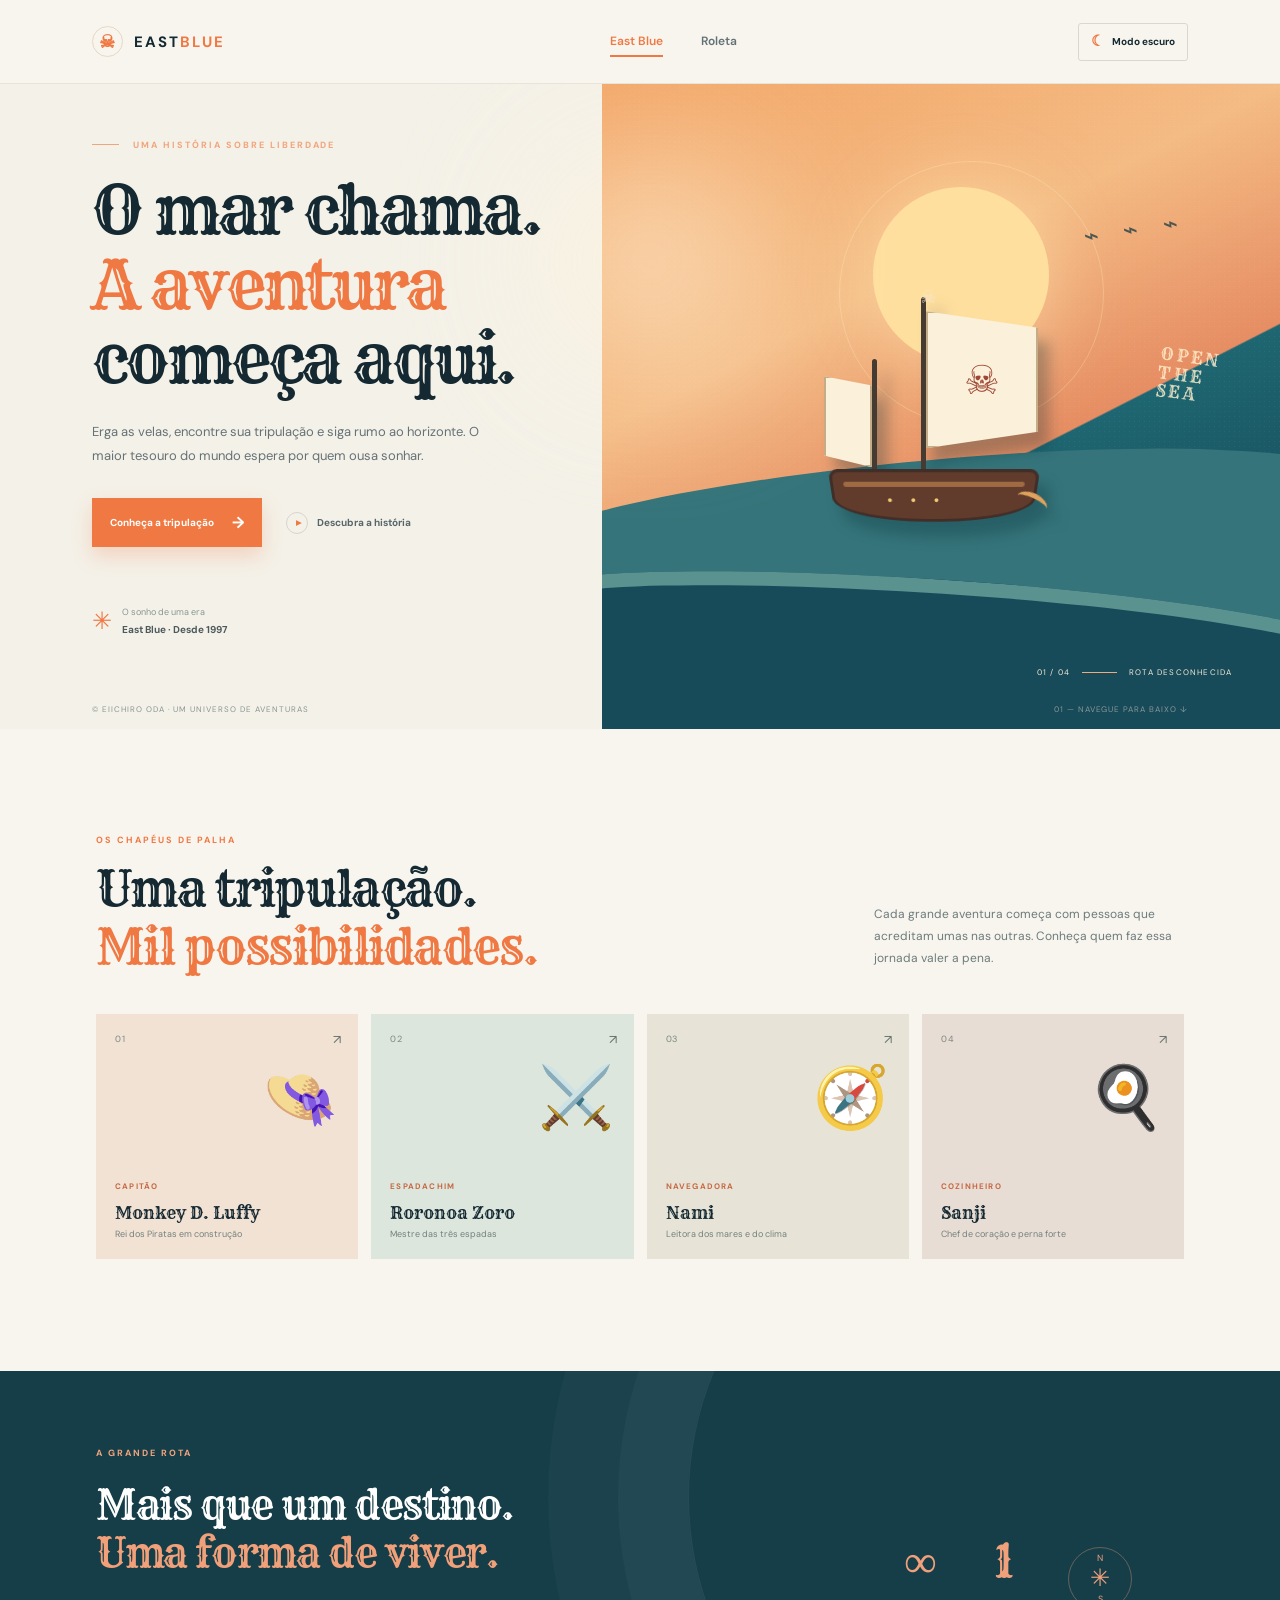
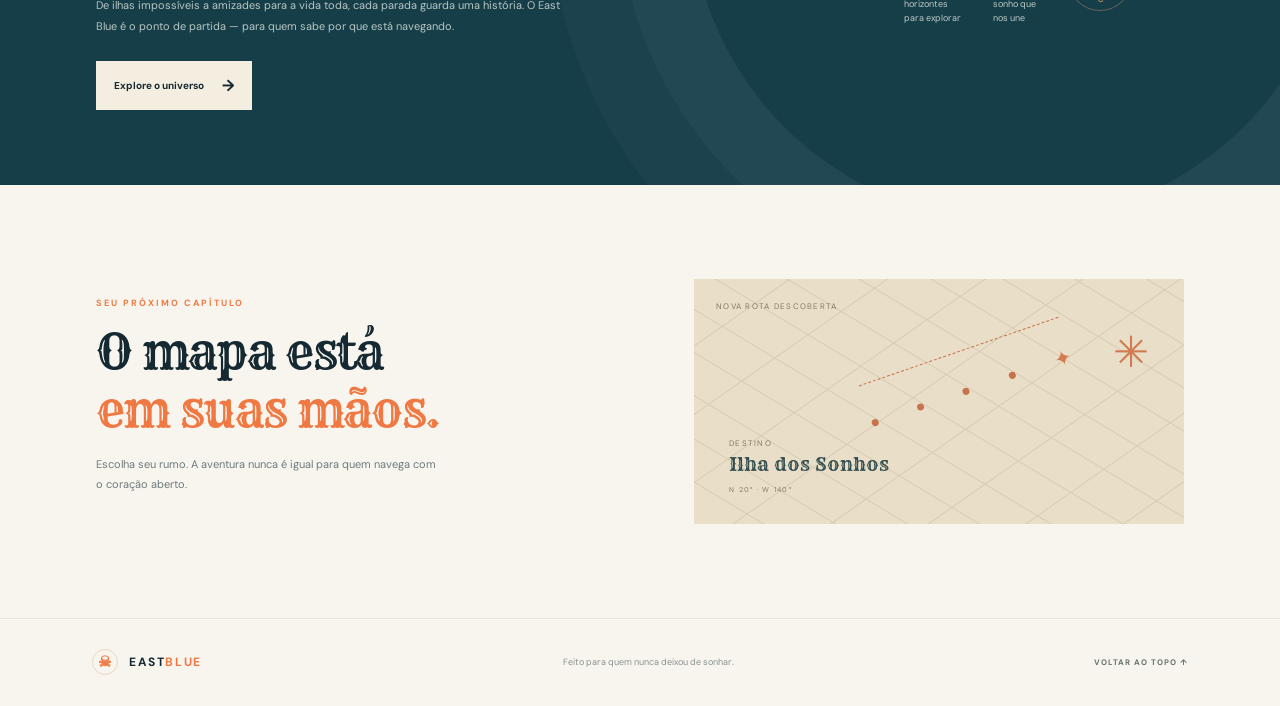
==== index.html @ 3be9c19e "arrumado tudo na pasta inicial" ====
<!doctype html>
<html lang="pt-BR">
<head>
	<meta charset="utf-8">
	<meta name="viewport" content="width=device-width, initial-scale=1">
	<meta name="description" content="Uma jornada pelos mares do universo de One Piece.">
	<title>East Blue — A grande aventura</title>
	<link rel="preconnect" href="https://fonts.googleapis.com">
	<link rel="preconnect" href="https://fonts.gstatic.com" crossorigin>
	<link href="https://fonts.googleapis.com/css2?family=DM+Sans:wght@400;500;600;700&family=Rye&display=swap" rel="stylesheet">
	<link rel="stylesheet" href="shared.css">
	<link rel="stylesheet" href="grandline.css">
</head>
<body>
	<header class="site-header">
		<a class="brand" href="#inicio" aria-label="East Blue, início">
			<span class="brand-mark" aria-hidden="true">☠</span>
			<span>EAST<span class="brand-light">BLUE</span></span>
		</a>
		<nav class="main-nav" aria-label="Navegação principal">
			<a href="index.html" class="nav-active">East Blue</a>
			<a href="roleta.html">Roleta</a>
		</nav>
		<div class="header-actions">
			<button class="theme-toggle" id="theme-toggle" type="button" aria-label="Ativar modo escuro" aria-pressed="false">
				<span class="theme-icon" aria-hidden="true">☾</span><span class="theme-label">Modo escuro</span>
			</button>
		</div>
	</header>

	<main>
		<section class="hero" id="inicio">
			<div class="hero-glow" aria-hidden="true"></div>
			<div class="hero-copy">
				<p class="eyebrow"><span class="eyebrow-line"></span> UMA HISTÓRIA SOBRE LIBERDADE</p>
				<h1>O mar chama.<br><span>A aventura</span><br>começa aqui.</h1>
				<p class="hero-description">Erga as velas, encontre sua tripulação e siga rumo ao horizonte. O maior tesouro do mundo espera por quem ousa sonhar.</p>
				<div class="hero-actions">
					<a class="button button-primary" href="#tripulacao">Conheça a tripulação <span aria-hidden="true">→</span></a>
					<a class="text-link" href="#aventura"><span class="play-icon" aria-hidden="true">▶</span> Descubra a história</a>
				</div>
				<div class="hero-note"><span class="note-star" aria-hidden="true">✳</span><span>O sonho de uma era<br><strong>East Blue · Desde 1997</strong></span></div>
			</div>

			<div class="hero-art" aria-label="Ilustração de um navio pirata navegando ao pôr do sol">
				<div class="sun"></div>
				<div class="sun-halo"></div>
				<div class="birds" aria-hidden="true">⌁　⌁　⌁</div>
				<div class="sea sea-back"></div>
				<div class="sea sea-front"></div>
				<div class="ship-illustration" aria-hidden="true">
					<div class="mast mast-one"><span class="sail sail-main">☠</span></div>
					<div class="mast mast-two"><span class="sail sail-side"></span></div>
					<div class="ship-flag">☠</div>
					<div class="ship-hull"><span class="hull-window">● ● ●</span></div>
					<div class="ship-bow"></div>
				</div>
				<div class="art-caption"><span>01 / 04</span><span class="caption-rule"></span><span>ROTA DESCONHECIDA</span></div>
				<div class="art-stamp">OPEN<br>THE<br>SEA</div>
			</div>

			<div class="hero-bottom"><span>© EIICHIRO ODA · UM UNIVERSO DE AVENTURAS</span><span>01 — NAVEGUE PARA BAIXO ↓</span></div>
		</section>

		<section class="crew-section section-wrap" id="tripulacao">
			<div class="section-heading">
				<div><p class="eyebrow dark-eyebrow">OS CHAPÉUS DE PALHA</p><h2>Uma tripulação.<br><span>Mil possibilidades.</span></h2></div>
				<p class="section-intro">Cada grande aventura começa com pessoas que acreditam umas nas outras. Conheça quem faz essa jornada valer a pena.</p>
			</div>
			<div class="crew-grid">
				<article class="crew-card card-luffy"><div class="card-number">01</div><div class="character-icon">👒</div><div class="card-info"><span>CAPITÃO</span><h3>Monkey D. Luffy</h3><p>Rei dos Piratas em construção</p></div><span class="card-arrow" aria-hidden="true">↗</span></article>
				<article class="crew-card card-zoro"><div class="card-number">02</div><div class="character-icon">⚔️</div><div class="card-info"><span>ESPADACHIM</span><h3>Roronoa Zoro</h3><p>Mestre das três espadas</p></div><span class="card-arrow" aria-hidden="true">↗</span></article>
				<article class="crew-card card-nami"><div class="card-number">03</div><div class="character-icon">🧭</div><div class="card-info"><span>NAVEGADORA</span><h3>Nami</h3><p>Leitora dos mares e do clima</p></div><span class="card-arrow" aria-hidden="true">↗</span></article>
				<article class="crew-card card-sanji"><div class="card-number">04</div><div class="character-icon">🍳</div><div class="card-info"><span>COZINHEIRO</span><h3>Sanji</h3><p>Chef de coração e perna forte</p></div><span class="card-arrow" aria-hidden="true">↗</span></article>
			</div>
		</section>

		<section class="adventure-section" id="aventura">
			<div class="adventure-inner section-wrap">
				<div class="adventure-copy"><p class="eyebrow">A GRANDE ROTA</p><h2>Mais que um destino.<br><span>Uma forma de viver.</span></h2><p>De ilhas impossíveis a amizades para a vida toda, cada parada guarda uma história. O East Blue é o ponto de partida — para quem sabe por que está navegando.</p><a class="button button-light" href="#mapa">Explore o universo <span aria-hidden="true">→</span></a></div>
				<div class="adventure-stats"><div class="stat"><strong>∞</strong><span>horizontes<br>para explorar</span></div><div class="stat"><strong>1</strong><span>sonho que<br>nos une</span></div><div class="compass" aria-hidden="true"><span>N</span><span class="compass-star">✳</span><span>S</span></div></div>
			</div>
		</section>

		<section class="map-section section-wrap" id="mapa">
			<div class="map-copy"><p class="eyebrow dark-eyebrow">SEU PRÓXIMO CAPÍTULO</p><h2>O mapa está<br><span>em suas mãos.</span></h2><p>Escolha seu rumo. A aventura nunca é igual para quem navega com o coração aberto.</p></div>
			<div class="map-card"><div class="map-lines" aria-hidden="true"></div><span class="map-label">NOVA ROTA DESCOBERTA</span><div class="map-compass">✳</div><div class="map-destination"><span>DESTINO</span><strong>Ilha dos Sonhos</strong><span class="map-coordinates">N 20° · W 140°</span></div><div class="map-route" aria-hidden="true"><span></span><span></span><span></span><span></span><span class="route-end">✦</span></div></div>
		</section>
	</main>

	<footer class="site-footer"><a class="brand footer-brand" href="#inicio"><span class="brand-mark" aria-hidden="true">☠</span><span>EAST<span class="brand-light">BLUE</span></span></a><p>Feito para quem nunca deixou de sonhar.</p><a href="#inicio" class="back-top">VOLTAR AO TOPO ↑</a></footer>
	<script>
		const themeToggle = document.querySelector("#theme-toggle");
		const themeIcon = themeToggle.querySelector(".theme-icon");
		const themeLabel = themeToggle.querySelector(".theme-label");

		function setTheme(isDark) {
			document.documentElement.dataset.theme = isDark ? "dark" : "light";
			themeToggle.setAttribute("aria-pressed", String(isDark));
			themeToggle.setAttribute("aria-label", isDark ? "Ativar modo claro" : "Ativar modo escuro");
			themeIcon.textContent = isDark ? "☀" : "☾";
			themeLabel.textContent = isDark ? "Modo claro" : "Modo escuro";
		}

		try {
			setTheme(localStorage.getItem("grand-line-theme") === "dark");
		} catch {
			setTheme(false);
		}

		themeToggle.addEventListener("click", () => {
			const isDark = document.documentElement.dataset.theme !== "dark";
			setTheme(isDark);
			try {
				localStorage.setItem("grand-line-theme", isDark ? "dark" : "light");
			} catch {
				// O tema ainda alterna nesta visita se o armazenamento estiver indisponível.
			}
		});
	</script>
</body>
</html>
---- shared.css ----
/* ===== SHARED HEADER & NAVIGATION ===== */
@import url('https://fonts.googleapis.com/css2?family=DM+Sans:wght@400;500;600;700;800&family=Rye&display=swap');

* { box-sizing: border-box; }
html { scroll-behavior: smooth; }
a { color: inherit; text-decoration: none; }

.site-header {
	height: 84px;
	padding: 0 7.2%;
	display: flex;
	align-items: center;
	justify-content: space-between;
	position: relative;
	z-index: 10;
	border-bottom: 1px solid #e8e4da;
}
.brand {
	display: inline-flex;
	align-items: center;
	gap: 11px;
	font-size: 15px;
	font-weight: 700;
	letter-spacing: .13em;
}
.brand-mark {
	width: 31px;
	height: 31px;
	display: grid;
	place-items: center;
	color: #f07943;
	border: 1px solid #e9d7c6;
	border-radius: 50%;
	font-size: 18px;
}
.brand-light { color: #f07943; }
.main-nav {
	display: flex;
	gap: 38px;
	margin-left: 45px;
	color: #627173;
	font-size: 12px;
	font-weight: 600;
}
.main-nav a {
	padding: 6px 0;
	border-bottom: 2px solid transparent;
	transition: color .2s ease, border-color .2s ease;
}
.main-nav a:hover { color: #f07943; }
.main-nav a.nav-active {
	color: #f07943;
	border-bottom-color: #f07943;
}
.header-actions {
	display: flex;
	align-items: center;
	gap: 12px;
}
.theme-toggle {
	min-height: 38px;
	display: inline-flex;
	align-items: center;
	justify-content: center;
	gap: 8px;
	padding: 0 12px;
	border: 1px solid #d9d8cd;
	border-radius: 3px;
	color: inherit;
	background: transparent;
	cursor: pointer;
	font: inherit;
	font-size: 10px;
	font-weight: 700;
	transition: border-color .2s ease, color .2s ease, background .2s ease;
}
.theme-toggle:hover { border-color: #f07943; color: #f07943; }
.theme-toggle:focus-visible { outline: 2px solid #f07943; outline-offset: 3px; }
.theme-icon { color: #f07943; font-size: 15px; line-height: 1; }

/* ===== RESPONSIVE HEADER ===== */
@media (max-width: 640px) {
	.site-header { height: 68px; padding: 0 5%; }
	.main-nav { gap: 18px; margin-left: 15px; font-size: 11px; }
	.theme-toggle { min-height: 35px; }
}
---- grandline.css ----
/* ===== GRAND LINE PAGE STYLES ===== */
:root {
	--ink: #152932;
	--muted: #6d7b7c;
	--cream: #f7f5ee;
	--orange: #f07943;
	--navy: #103c4b;
}

body { margin: 0; background: var(--cream); color: var(--ink); font-family: "DM Sans", sans-serif; }
.site-header { background: var(--cream); }
.text-link, .header-cta, .back-top { transition: color .2s ease; }
.text-link:hover, .back-top:hover { color: var(--orange); }
.hero { min-height: 645px; position: relative; overflow: hidden; display: grid; grid-template-columns: 47% 53%; background: #f4f1e8; }
.hero-copy { z-index: 1; align-self: center; padding: 38px 0 70px 15.3%; }
.eyebrow { margin: 0 0 22px; color: #f2a47d; font-size: 9px; font-weight: 700; letter-spacing: .22em; }
.eyebrow-line { display: inline-block; width: 27px; height: 1px; margin: 0 10px 3px 0; background: currentColor; }
h1, h2, h3, p { margin-top: 0; }
h1, h2 { font-family: "Rye", Georgia, serif; font-weight: 400; }
h1 { margin-bottom: 23px; font-size: clamp(43px, 5.2vw, 70px); line-height: 1.12; letter-spacing: -.045em; }
h1 span, h2 span { color: var(--orange); }
.hero-description { max-width: 400px; color: #657276; font-size: 13px; line-height: 1.9; }
.hero-actions { display: flex; align-items: center; gap: 24px; margin-top: 29px; }
.button { display: inline-flex; align-items: center; gap: 18px; padding: 14px 18px; font-size: 10px; font-weight: 700; transition: transform .2s ease, background .2s ease; }
.button:hover { transform: translateY(-2px); }
.button-primary { color: white; background: var(--orange); box-shadow: 0 9px 20px #eb805044; }
.button-primary:hover { background: #dd6330; }
.button-primary span, .button-light span { font-size: 16px; }
.text-link { display: inline-flex; align-items: center; gap: 9px; color: #56666a; font-size: 10px; font-weight: 700; }
.play-icon { width: 22px; height: 22px; display: grid; place-items: center; padding-left: 2px; border: 1px solid #d7d6cc; border-radius: 50%; color: var(--orange); font-size: 7px; }
.hero-note { display: flex; align-items: center; gap: 10px; margin-top: 54px; color: #8a9693; font-size: 9px; line-height: 1.7; }
.hero-note strong { color: #4c5a5c; font-size: 10px; }
.note-star { color: var(--orange); font-size: 24px; }
.hero-art { min-height: 645px; overflow: hidden; position: relative; background: linear-gradient(153deg, #f2a566 0%, #f4bb84 35%, #e68d63 59%, #1e6671 59.2%, #123b4a 100%); }
.hero-art::before { content: ""; position: absolute; inset: 0; opacity: .15; background-image: radial-gradient(#fff 0.6px, transparent .6px); background-size: 5px 5px; mix-blend-mode: soft-light; }
.hero-glow { position: absolute; z-index: 1; left: 43%; top: 12%; width: 200px; height: 200px; border-radius: 50%; background: #fff4db; filter: blur(80px); opacity: .75; }
.sun { position: absolute; top: 16%; left: 40%; width: 176px; height: 176px; border-radius: 50%; background: #ffdf9e; box-shadow: 0 0 80px #ffe5b1a6; }
.sun-halo { position: absolute; top: 12%; left: 35%; width: 265px; height: 265px; border: 1px solid #fff0c247; border-radius: 50%; }
.birds { position: absolute; top: 20%; right: 15%; color: #4d5653; font-size: 25px; transform: rotate(-8deg); }
.sea { position: absolute; left: -10%; width: 125%; border-radius: 50% 50% 0 0 / 20% 25% 0 0; }
.sea-back { height: 40%; bottom: 2%; background: #34747a; transform: rotate(-5deg); }
.sea-front { height: 30%; bottom: -7%; background: #174b5a; transform: rotate(4deg); box-shadow: inset 0 14px 0 #5a9290; }
.ship-illustration { position: absolute; z-index: 1; bottom: 26%; left: 49%; width: 240px; height: 280px; transform: translateX(-50%); filter: drop-shadow(11px 15px 7px #092e384a); }
.mast { position: absolute; bottom: 54px; width: 5px; background: #453b32; border-radius: 3px; }
.mast-one { left: 107px; height: 210px; }
.mast-two { left: 58px; height: 148px; }
.sail { position: absolute; display: grid; place-items: center; background: #fbf1db; border: 2px solid #c4ac86; box-shadow: 4px 6px 0 #213f4533; }
.sail-main { top: 14px; left: 5px; width: 112px; height: 137px; clip-path: polygon(0 0, 100% 12%, 100% 88%, 0 100%); color: #9f4634; font-size: 40px; }
.sail-side { top: 17px; right: 5px; width: 48px; height: 91px; clip-path: polygon(0 0, 100% 10%, 100% 100%, 0 87%); }
.ship-flag { position: absolute; top: 4px; left: 106px; color: #f4e5c9; font-size: 18px; }
.ship-hull { position: absolute; bottom: 38px; left: 18px; width: 204px; height: 53px; background: #613c2c; border: 3px solid #422e28; border-radius: 9px 9px 47% 47%; transform: perspective(80px) rotateX(-7deg); }
.ship-hull::after { content: ""; position: absolute; left: 10px; right: 10px; top: 9px; height: 5px; background: #a06a42; border-radius: 5px; }
.hull-window { position: absolute; z-index: 1; top: 21px; left: 52px; color: #f0c977; font-size: 9px; letter-spacing: 8px; }
.ship-bow { position: absolute; right: 6px; bottom: 50px; width: 32px; height: 18px; border-top: 5px solid #e0a35d; border-radius: 50%; transform: rotate(25deg); }
.art-caption { position: absolute; z-index: 1; right: 7%; bottom: 8%; display: flex; align-items: center; gap: 12px; color: #f5e7d5; font-size: 8px; letter-spacing: .15em; }
.caption-rule { width: 35px; height: 1px; background: #efab7d; }
.art-stamp { position: absolute; top: 41%; right: 9%; color: #ffefcc; font-family: "Rye", Georgia, serif; font-size: 17px; line-height: 1.1; letter-spacing: .15em; transform: rotate(8deg); opacity: .82; }
.hero-bottom { position: absolute; bottom: 0; left: 0; right: 0; z-index: 1; display: flex; justify-content: space-between; padding: 15px 7.2%; color: #8a9693; font-size: 8px; letter-spacing: .12em; }
.section-wrap { width: min(1100px, 85%); margin: 0 auto; }
.crew-section { padding-top: 105px; padding-bottom: 112px; }
.section-heading { display: flex; justify-content: space-between; align-items: end; margin-bottom: 38px; }
.dark-eyebrow { margin-bottom: 15px; color: var(--orange); }
h2 { margin-bottom: 0; font-size: clamp(34px, 4vw, 48px); line-height: 1.2; letter-spacing: -.035em; }
.section-intro { max-width: 310px; margin-bottom: 7px; color: var(--muted); font-size: 12px; line-height: 1.8; }
.crew-grid { display: grid; grid-template-columns: repeat(4, 1fr); gap: 13px; }
.crew-card { min-height: 245px; padding: 19px; position: relative; overflow: hidden; display: flex; flex-direction: column; justify-content: space-between; background: #ede9dc; transition: transform .25s ease; }
.crew-card:hover { transform: translateY(-5px); }
.card-luffy { background: #f1e2d4; }.card-zoro { background: #dce6dd; }.card-nami { background: #e7e4d7; }.card-sanji { background: #e8ddd4; }
.card-number { color: #7c8781; font-size: 9px; letter-spacing: .1em; }
.character-icon { position: absolute; top: 43px; right: 20px; font-size: 61px; filter: saturate(.8); }
.card-info { z-index: 1; }
.card-info > span { color: #c76843; font-size: 8px; font-weight: 700; letter-spacing: .15em; }
.card-info h3 { margin: 8px 0 5px; font-family: "Rye", Georgia, serif; font-size: 17px; font-weight: 400; }
.card-info p { margin: 0; color: #75817d; font-size: 9px; }
.card-arrow { position: absolute; top: 17px; right: 17px; color: #65736d; font-size: 13px; }
.adventure-section { overflow: hidden; position: relative; color: white; background: #163e49; }
.adventure-section::before { content: ""; position: absolute; top: -200px; right: -60px; width: 650px; height: 650px; border: 1px solid #ffffff12; border-radius: 50%; box-shadow: 0 0 0 70px #ffffff08, 0 0 0 140px #ffffff05; }
.adventure-inner { min-height: 390px; padding-top: 76px; padding-bottom: 75px; position: relative; display: flex; justify-content: space-between; align-items: center; }
.adventure-copy { max-width: 530px; }
.adventure-copy h2 { margin-bottom: 18px; font-size: 40px; }
.adventure-copy h2 span { color: #f1a079; }
.adventure-copy > p:not(.eyebrow) { max-width: 470px; margin-bottom: 24px; color: #b8c6c2; font-size: 11px; line-height: 1.9; }
.button-light { color: var(--ink); background: #f4eee0; }
.button-light:hover { background: #fff; }
.adventure-stats { min-width: 280px; display: flex; align-items: center; gap: 32px; }
.stat { display: flex; flex-direction: column; gap: 8px; }
.stat strong { color: #f0a17b; font-family: "Rye", Georgia, serif; font-size: 46px; font-weight: 400; }
.stat span { color: #bdcac5; font-size: 9px; line-height: 1.6; }
.compass { width: 64px; height: 64px; display: flex; flex-direction: column; align-items: center; justify-content: center; border: 1px solid #f2a17b5c; border-radius: 50%; color: #f0a17b; font-size: 9px; }
.compass-star { font-size: 24px; line-height: 1.2; }
.map-section { min-height: 430px; padding-top: 94px; padding-bottom: 94px; display: flex; align-items: center; justify-content: space-between; gap: 50px; }
.map-copy { max-width: 345px; }
.map-copy h2 { margin-bottom: 16px; }
.map-copy > p:last-child { color: var(--muted); font-size: 11px; line-height: 1.8; }
.map-card { width: min(490px, 55%); min-height: 245px; padding: 22px; position: relative; overflow: hidden; background: #e9dfc9; }
.map-lines { position: absolute; inset: 0; opacity: .35; background: repeating-linear-gradient(31deg, transparent, transparent 35px, #b7a989 36px, transparent 37px), repeating-linear-gradient(145deg, transparent, transparent 54px, #b7a989 55px, transparent 56px); }
.map-label, .map-destination { position: relative; z-index: 1; display: flex; flex-direction: column; gap: 7px; color: #85785f; font-size: 8px; letter-spacing: .16em; }
.map-compass { position: absolute; top: 45px; right: 35px; color: #d27a51; font-size: 43px; }
.map-destination { position: absolute; left: 35px; bottom: 30px; gap: 4px; }
.map-destination strong { color: #344e50; font-family: "Rye", Georgia, serif; font-size: 19px; font-weight: 400; letter-spacing: 0; }
.map-destination .map-coordinates { margin-top: 5px; font-size: 7px; }
.map-route { position: absolute; top: 70px; left: 35%; width: 43%; height: 80px; display: flex; align-items: center; justify-content: space-between; border-top: 1px dashed #c7734b; transform: rotate(-19deg); }
.map-route span:not(.route-end) { width: 7px; height: 7px; border-radius: 50%; background: #c7734b; }
.map-route .route-end { color: #d27a51; font-size: 21px; }
.site-footer { min-height: 88px; padding: 20px 7.2%; display: flex; align-items: center; justify-content: space-between; border-top: 1px solid #e8e4da; }
.footer-brand { font-size: 12px; }.footer-brand .brand-mark { width: 26px; height: 26px; font-size: 15px; }
.site-footer p { margin: 0; color: #88928e; font-size: 9px; }
.back-top { color: #65736d; font-size: 8px; font-weight: 700; letter-spacing: .12em; }

/* ===== DARK THEME ===== */
html[data-theme="dark"] {
	color-scheme: dark;
	--ink: #f2e9dc;
	--muted: #b7b7b0;
	--cream: #171d21;
	--orange: #f08a58;
	--navy: #103c4b;
}
html[data-theme="dark"] body { background: var(--cream); color: var(--ink); }
html[data-theme="dark"] .site-header,
html[data-theme="dark"] .hero { background: #20282b; }
html[data-theme="dark"] .site-header { border-bottom-color: #354044; }
html[data-theme="dark"] .main-nav,
html[data-theme="dark"] .text-link,
html[data-theme="dark"] .theme-toggle { color: #c3cac5; }
html[data-theme="dark"] .main-nav a.nav-active { color: #f08a58; border-bottom-color: #f08a58; }
html[data-theme="dark"] .theme-toggle { border-color: #495456; }
html[data-theme="dark"] .hero-description,
html[data-theme="dark"] .section-intro,
html[data-theme="dark"] .map-copy > p:last-child { color: #b4bfbb; }
html[data-theme="dark"] .hero-note { color: #a9b4af; }
html[data-theme="dark"] .hero-note strong { color: #e1e4db; }
html[data-theme="dark"] .play-icon { border-color: #697370; }
html[data-theme="dark"] .hero-bottom { color: #e0d2c4; }
html[data-theme="dark"] .crew-section,
html[data-theme="dark"] .map-section { background: #171d21; }
html[data-theme="dark"] .card-luffy { background: #49302d; }
html[data-theme="dark"] .card-zoro { background: #293e39; }
html[data-theme="dark"] .card-nami { background: #413d31; }
html[data-theme="dark"] .card-sanji { background: #44342f; }
html[data-theme="dark"] .card-number,
html[data-theme="dark"] .card-arrow { color: #c5cec6; }
html[data-theme="dark"] .card-info h3 { color: #f5ecdc; }
html[data-theme="dark"] .card-info p { color: #d0d2c8; }
html[data-theme="dark"] .map-card { background: #35332e; }
html[data-theme="dark"] .map-lines { opacity: .24; }
html[data-theme="dark"] .map-label,
html[data-theme="dark"] .map-destination { color: #d1c09f; }
html[data-theme="dark"] .map-destination strong { color: #f3e6ce; }
html[data-theme="dark"] .site-footer { border-color: #354044; }
html[data-theme="dark"] .site-footer p,
html[data-theme="dark"] .back-top { color: #b1bdb7; }
html[data-theme="dark"] .brand-mark { border-color: #5b5147; }

/* ===== RESPONSIVE ===== */
@media (max-width: 900px) {
	.hero { grid-template-columns: 1fr 1fr; }
	.hero-copy { padding-left: 10%; }
	.hero-actions { align-items: flex-start; flex-direction: column; gap: 15px; }
	.hero-note { margin-top: 34px; }
	.section-wrap { width: 90%; }
	.crew-card { min-height: 220px; padding: 14px; }
	.character-icon { top: 48px; right: 11px; font-size: 48px; }
	.adventure-stats { min-width: auto; gap: 20px; }
}
@media (max-width: 640px) {
	.hero { display: flex; flex-direction: column; }
	.hero-copy { padding: 66px 8% 36px; }
	h1 { font-size: clamp(47px, 13vw, 66px); }
	.hero-description { max-width: 360px; }
	.hero-actions { flex-direction: row; align-items: center; flex-wrap: wrap; }
	.hero-note { margin-top: 30px; }
	.hero-art { min-height: 390px; }
	.sun { top: 9%; left: 35%; width: 140px; height: 140px; }
	.sun-halo { top: 5%; left: 27%; width: 220px; height: 220px; }
	.ship-illustration { bottom: 20%; transform: translateX(-50%) scale(.8); }
	.art-stamp { top: 39%; right: 9%; font-size: 13px; }
	.hero-bottom { padding: 12px 5%; font-size: 6px; }
	.section-wrap { width: 86%; }
	.crew-section { padding-top: 73px; padding-bottom: 75px; }
	.section-heading { display: block; }
	.section-intro { margin-top: 20px; }
	.crew-grid { grid-template-columns: repeat(2, 1fr); gap: 10px; }
	.crew-card { min-height: 218px; }
	.adventure-inner { padding-top: 66px; padding-bottom: 65px; display: block; }
	.adventure-copy h2 { font-size: 33px; }
	.adventure-stats { margin-top: 36px; }
	.map-section { min-height: auto; padding-top: 72px; padding-bottom: 72px; align-items: stretch; flex-direction: column; gap: 22px; }
	.map-card { width: 100%; min-height: 220px; }
	.site-footer { padding: 19px 7%; gap: 15px; flex-wrap: wrap; }
	.site-footer p { order: 3; width: 100%; }
}

@media (prefers-reduced-motion: reduce) {
	*, *::before, *::after { scroll-behavior: auto !important; transition-duration: .01ms !important; }
}
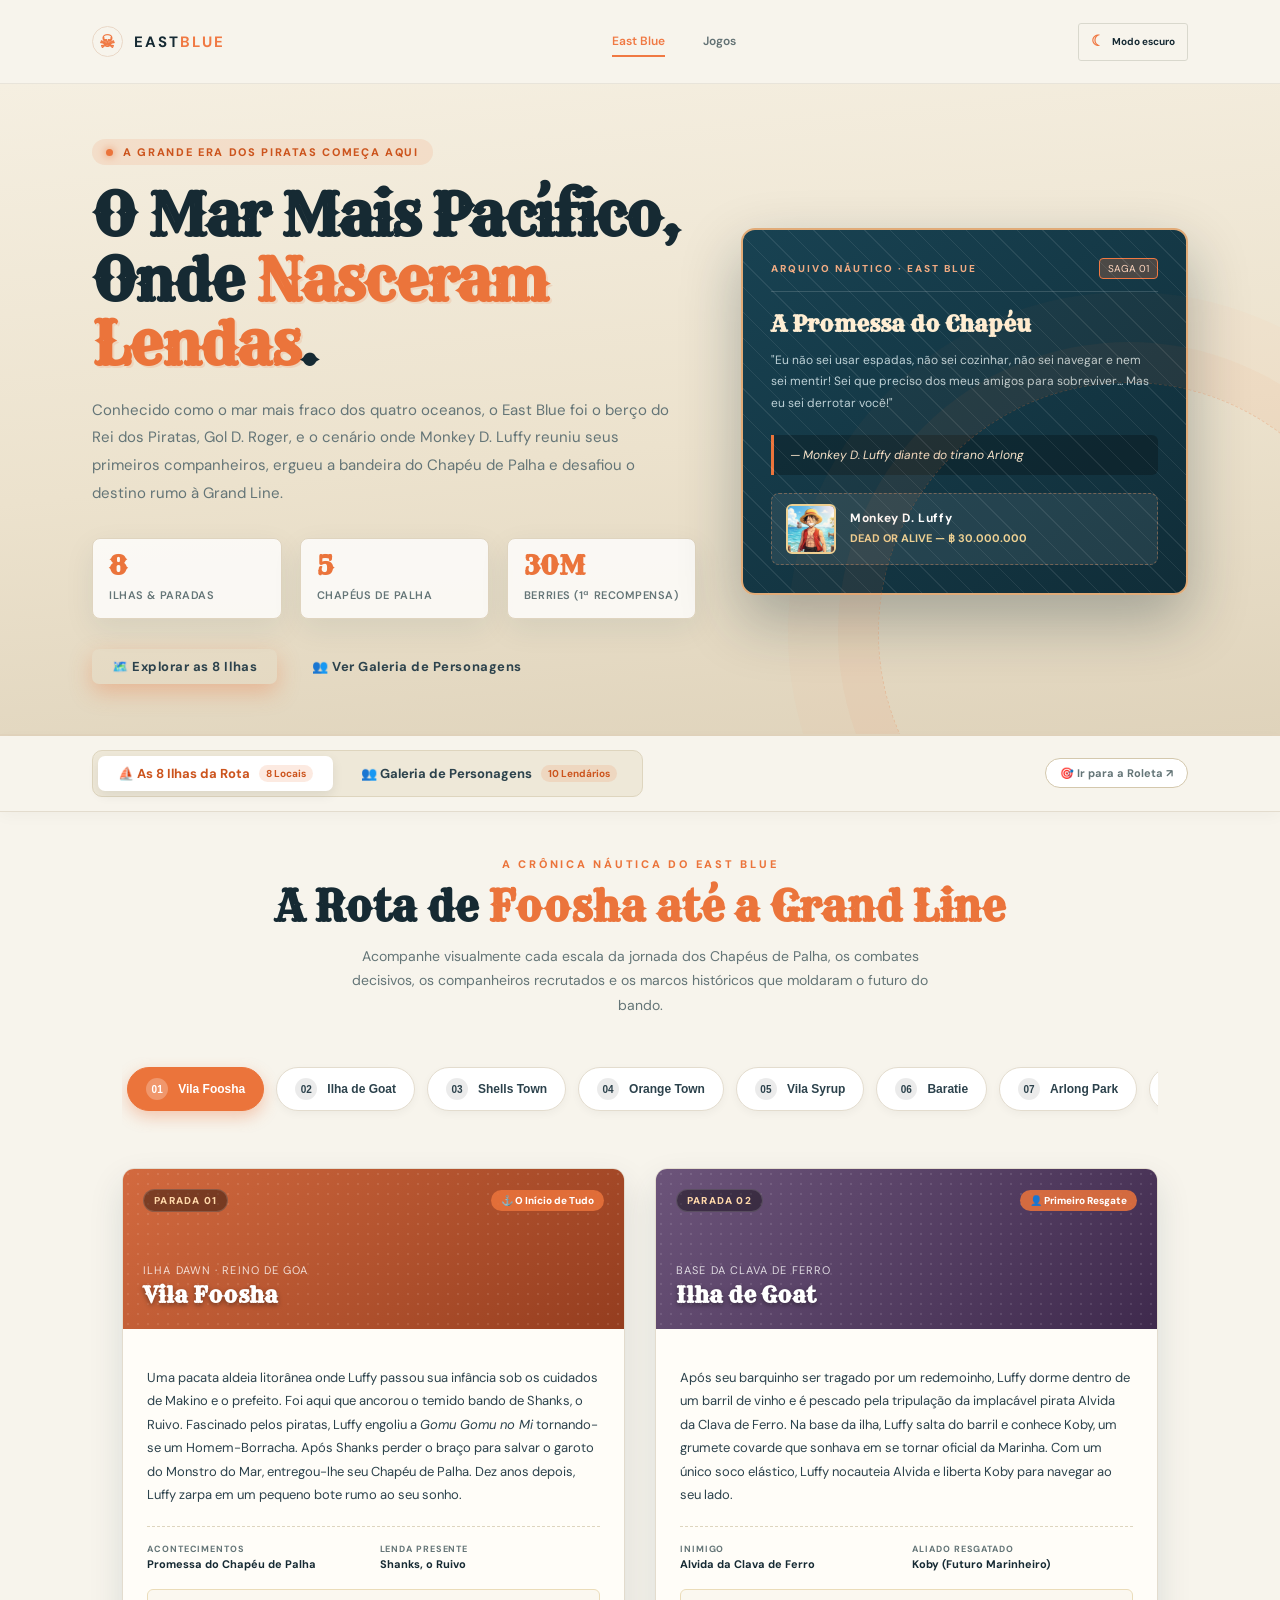
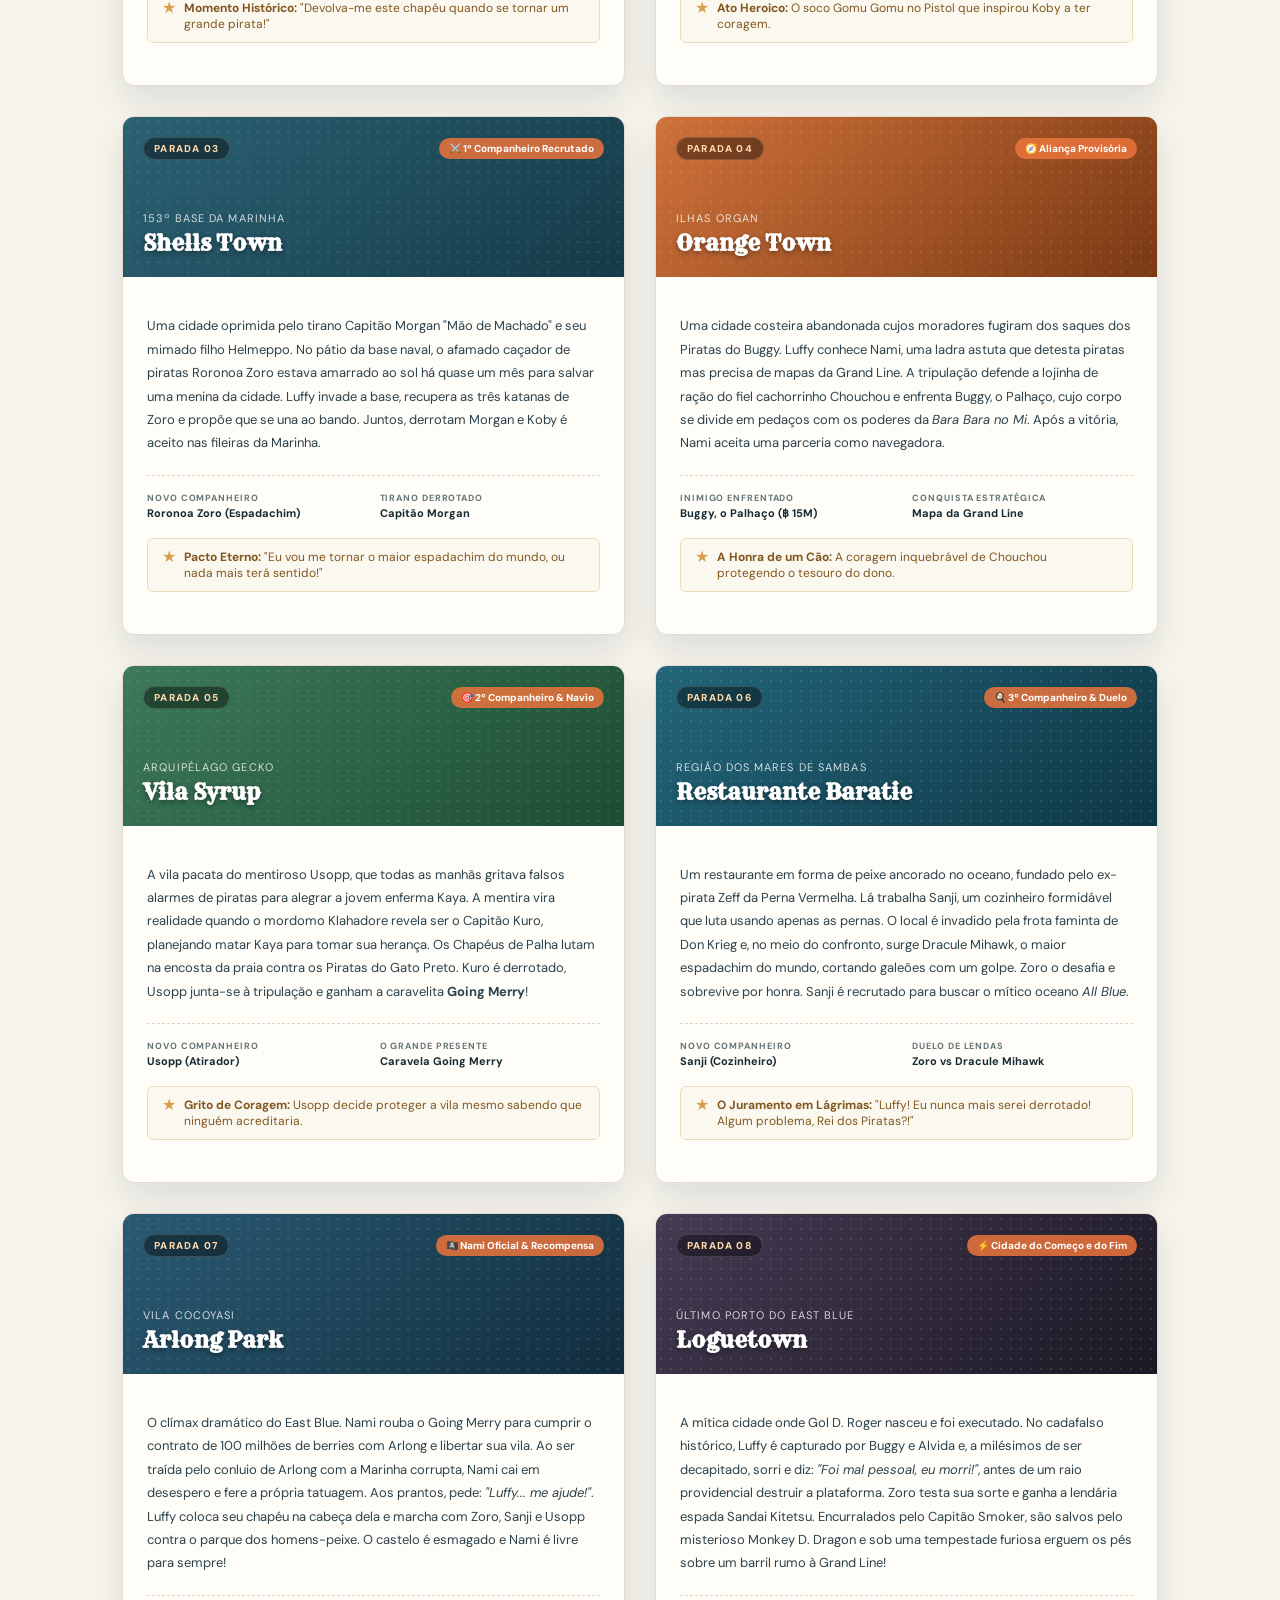
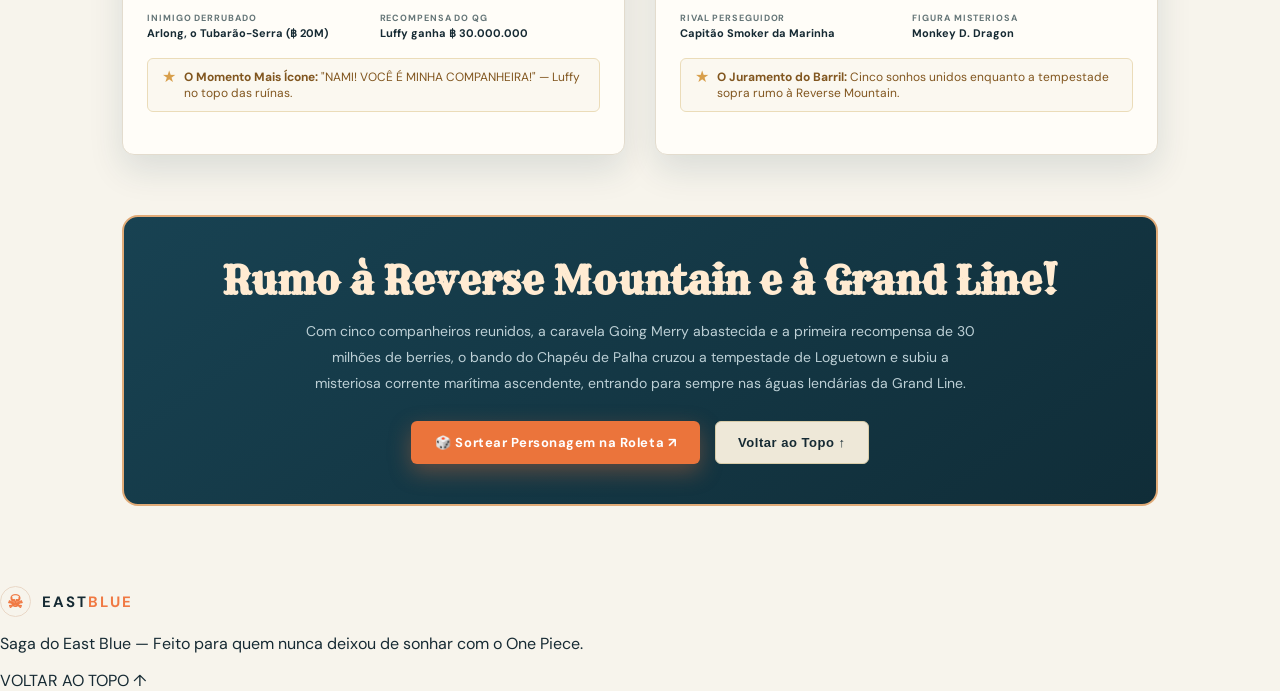
==== commit 2ddb71ae: "JOGUINHOS ADICIONADOS" ====
--- a/index.html
+++ b/index.html
@@ -3,23 +3,26 @@
 <head>
 	<meta charset="utf-8">
 	<meta name="viewport" content="width=device-width, initial-scale=1">
-	<meta name="description" content="Uma jornada pelos mares do universo de One Piece.">
-	<title>East Blue — A grande aventura</title>
+	<meta name="theme-color" content="#f7f4ec">
+	<meta name="description" content="A saga completa do East Blue de One Piece: a rota pelas 8 ilhas da jornada, o recrutamento da tripulação e a galeria com os personagens marcantes.">
+	<title>Saga do East Blue — O Começo da Lenda | One Piece</title>
 	<link rel="preconnect" href="https://fonts.googleapis.com">
 	<link rel="preconnect" href="https://fonts.gstatic.com" crossorigin>
-	<link href="https://fonts.googleapis.com/css2?family=DM+Sans:wght@400;500;600;700&family=Rye&display=swap" rel="stylesheet">
+	<link href="https://fonts.googleapis.com/css2?family=DM+Sans:wght@400;500;600;700;800&family=Rye&display=swap" rel="stylesheet">
 	<link rel="stylesheet" href="shared.css">
-	<link rel="stylesheet" href="grandline.css">
+	<link rel="stylesheet" href="eastblue.css">
+	<script src="eastblue.js" defer></script>
 </head>
 <body>
+	<!-- HEADER COMPARTILHADO -->
 	<header class="site-header">
-		<a class="brand" href="#inicio" aria-label="East Blue, início">
+		<a class="brand" href="index.html" aria-label="East Blue, início">
 			<span class="brand-mark" aria-hidden="true">☠</span>
 			<span>EAST<span class="brand-light">BLUE</span></span>
 		</a>
 		<nav class="main-nav" aria-label="Navegação principal">
 			<a href="index.html" class="nav-active">East Blue</a>
-			<a href="roleta.html">Roleta</a>
+			<a href="jogos.html">Jogos</a>
 		</nav>
 		<div class="header-actions">
 			<button class="theme-toggle" id="theme-toggle" type="button" aria-label="Ativar modo escuro" aria-pressed="false">
@@ -28,95 +31,738 @@
 		</div>
 	</header>
 
-	<main>
-		<section class="hero" id="inicio">
-			<div class="hero-glow" aria-hidden="true"></div>
-			<div class="hero-copy">
-				<p class="eyebrow"><span class="eyebrow-line"></span> UMA HISTÓRIA SOBRE LIBERDADE</p>
-				<h1>O mar chama.<br><span>A aventura</span><br>começa aqui.</h1>
-				<p class="hero-description">Erga as velas, encontre sua tripulação e siga rumo ao horizonte. O maior tesouro do mundo espera por quem ousa sonhar.</p>
+	<!-- HERO SECTION -->
+	<section class="hero-eastblue">
+		<div class="hero-grid">
+			<div class="hero-text-col">
+				<div class="hero-tag">
+					<span class="dot"></span>
+					A Grande Era dos Piratas Começa Aqui
+				</div>
+				<h1>O Mar Mais Pacífico,<br>Onde <span>Nasceram Lendas</span>.</h1>
+				<p class="hero-lead">
+					Conhecido como o mar mais fraco dos quatro oceanos, o East Blue foi o berço do Rei dos Piratas, 
+					Gol D. Roger, e o cenário onde Monkey D. Luffy reuniu seus primeiros companheiros, ergueu a bandeira 
+					do Chapéu de Palha e desafiou o destino rumo à Grand Line.
+				</p>
+				<div class="hero-stats">
+					<div class="stat-box">
+						<strong>8</strong>
+						<span>Ilhas & Paradas</span>
+					</div>
+					<div class="stat-box">
+						<strong>5</strong>
+						<span>Chapéus de Palha</span>
+					</div>
+					<div class="stat-box">
+						<strong>30M</strong>
+						<span>Berries (1ª Recompensa)</span>
+					</div>
+				</div>
 				<div class="hero-actions">
-					<a class="button button-primary" href="#tripulacao">Conheça a tripulação <span aria-hidden="true">→</span></a>
-					<a class="text-link" href="#aventura"><span class="play-icon" aria-hidden="true">▶</span> Descubra a história</a>
+					<button class="btn-primary tab-btn" data-tab="tab-islands">
+						🗺️ Explorar as 8 Ilhas
+					</button>
+					<button class="btn-secondary tab-btn" data-tab="tab-characters">
+						👥 Ver Galeria de Personagens
+					</button>
 				</div>
-				<div class="hero-note"><span class="note-star" aria-hidden="true">✳</span><span>O sonho de uma era<br><strong>East Blue · Desde 1997</strong></span></div>
-			</div>
-
-			<div class="hero-art" aria-label="Ilustração de um navio pirata navegando ao pôr do sol">
-				<div class="sun"></div>
-				<div class="sun-halo"></div>
-				<div class="birds" aria-hidden="true">⌁　⌁　⌁</div>
-				<div class="sea sea-back"></div>
-				<div class="sea sea-front"></div>
-				<div class="ship-illustration" aria-hidden="true">
-					<div class="mast mast-one"><span class="sail sail-main">☠</span></div>
-					<div class="mast mast-two"><span class="sail sail-side"></span></div>
-					<div class="ship-flag">☠</div>
-					<div class="ship-hull"><span class="hull-window">● ● ●</span></div>
-					<div class="ship-bow"></div>
+			</div>
+
+			<!-- HERO ART BANNER -->
+			<div class="hero-art-col">
+				<div class="hero-art-card">
+					<div class="art-card-header">
+						<span class="label">ARQUIVO NÁUTICO · EAST BLUE</span>
+						<span class="badge">SAGA 01</span>
+					</div>
+					<div class="art-card-body">
+						<h3>A Promessa do Chapéu</h3>
+						<p>
+							"Eu não sei usar espadas, não sei cozinhar, não sei navegar e nem sei mentir! 
+							Sei que preciso dos meus amigos para sobreviver... Mas eu sei derrotar você!"
+						</p>
+						<div class="quote-highlight">
+							— Monkey D. Luffy diante do tirano Arlong
+						</div>
+						<div class="hero-wanted-mini">
+							<img src="images/luffy.jpg" alt="Monkey D. Luffy" class="mini-portrait">
+							<div class="mini-info">
+								<strong>Monkey D. Luffy</strong>
+								<span>DEAD OR ALIVE — ฿ 30.000.000</span>
+							</div>
+						</div>
+					</div>
 				</div>
-				<div class="art-caption"><span>01 / 04</span><span class="caption-rule"></span><span>ROTA DESCONHECIDA</span></div>
-				<div class="art-stamp">OPEN<br>THE<br>SEA</div>
-			</div>
-
-			<div class="hero-bottom"><span>© EIICHIRO ODA · UM UNIVERSO DE AVENTURAS</span><span>01 — NAVEGUE PARA BAIXO ↓</span></div>
+			</div>
+		</div>
+	</section>
+
+	<!-- NAVEGAÇÃO ENTRE ABAS DA PÁGINA -->
+	<nav class="section-nav-wrap" aria-label="Navegação do conteúdo da saga">
+		<div class="tabs-container">
+			<div class="tabs-group" role="tablist">
+				<button class="tab-btn is-active" data-tab="tab-islands" role="tab" aria-selected="true">
+					⛵ As 8 Ilhas da Rota
+					<span class="badge-count">8 Locais</span>
+				</button>
+				<button class="tab-btn" data-tab="tab-characters" role="tab" aria-selected="false">
+					👥 Galeria de Personagens
+					<span class="badge-count">10 Lendários</span>
+				</button>
+			</div>
+			<div class="search-filter-mini">
+				<a href="roleta.html" class="filter-pill" style="text-decoration:none; display:inline-flex; align-items:center; gap:5px;">
+					🎯 Ir para a Roleta ↗
+				</a>
+			</div>
+		</div>
+	</nav>
+
+	<main class="container-eastblue">
+		<!-- ============================================== -->
+		<!-- ABA 1: AS 8 ILHAS DA ROTA NÁUTICA              -->
+		<!-- ============================================== -->
+		<section class="tab-pane is-active" id="tab-islands" role="tabpanel">
+			<div class="section-header-epic">
+				<span class="eyebrow">A CRÔNICA NÁUTICA DO EAST BLUE</span>
+				<h2>A Rota de <span>Foosha até a Grand Line</span></h2>
+				<p>
+					Acompanhe visualmente cada escala da jornada dos Chapéus de Palha, os combates decisivos, 
+					os companheiros recrutados e os marcos históricos que moldaram o futuro do bando.
+				</p>
+			</div>
+
+			<!-- TRACKER HORIZONTAL INTERATIVO -->
+			<div class="islands-tracker" aria-label="Linha do tempo das ilhas">
+				<button class="tracker-node active" data-island="ilha-foosha">
+					<span class="num">01</span> Vila Foosha
+				</button>
+				<button class="tracker-node" data-island="ilha-goat">
+					<span class="num">02</span> Ilha de Goat
+				</button>
+				<button class="tracker-node" data-island="ilha-shells">
+					<span class="num">03</span> Shells Town
+				</button>
+				<button class="tracker-node" data-island="ilha-orange">
+					<span class="num">04</span> Orange Town
+				</button>
+				<button class="tracker-node" data-island="ilha-syrup">
+					<span class="num">05</span> Vila Syrup
+				</button>
+				<button class="tracker-node" data-island="ilha-baratie">
+					<span class="num">06</span> Baratie
+				</button>
+				<button class="tracker-node" data-island="ilha-conomi">
+					<span class="num">07</span> Arlong Park
+				</button>
+				<button class="tracker-node" data-island="ilha-loguetown">
+					<span class="num">08</span> Loguetown
+				</button>
+			</div>
+
+			<!-- GRID DOS CARDS DETALHADOS DAS ILHAS -->
+			<div class="islands-grid">
+				<!-- ILHA 01: VILA FOOSHA -->
+				<article class="island-card" id="ilha-foosha">
+					<div class="island-card-top dawn">
+						<div class="island-badges">
+							<span class="badge-route">PARADA 01</span>
+							<span class="badge-recruitment">⚓ O Início de Tudo</span>
+						</div>
+						<div class="island-card-title">
+							<span class="island-subtitle">Ilha Dawn · Reino de Goa</span>
+							<h3>Vila Foosha</h3>
+						</div>
+					</div>
+					<div class="island-card-body">
+						<p class="island-desc">
+							Uma pacata aldeia litorânea onde Luffy passou sua infância sob os cuidados de Makino e o prefeito. 
+							Foi aqui que ancorou o temido bando de Shanks, o Ruivo. Fascinado pelos piratas, Luffy engoliu 
+							a <em>Gomu Gomu no Mi</em> tornando-se um Homem-Borracha. Após Shanks perder o braço para salvar 
+							o garoto do Monstro do Mar, entregou-lhe seu Chapéu de Palha. Dez anos depois, Luffy zarpa em um 
+							pequeno bote rumo ao seu sonho.
+						</p>
+						<div class="island-meta">
+							<div class="meta-item">
+								<strong>Acontecimentos</strong>
+								<span>Promessa do Chapéu de Palha</span>
+							</div>
+							<div class="meta-item">
+								<strong>Lenda Presente</strong>
+								<span>Shanks, o Ruivo</span>
+							</div>
+						</div>
+						<div class="island-moments">
+							<span class="star">★</span>
+							<span><strong>Momento Histórico:</strong> "Devolva-me este chapéu quando se tornar um grande pirata!"</span>
+						</div>
+					</div>
+				</article>
+
+				<!-- ILHA 02: ILHA DE GOAT -->
+				<article class="island-card" id="ilha-goat">
+					<div class="island-card-top goat">
+						<div class="island-badges">
+							<span class="badge-route">PARADA 02</span>
+							<span class="badge-recruitment">👤 Primeiro Resgate</span>
+						</div>
+						<div class="island-card-title">
+							<span class="island-subtitle">Base da Clava de Ferro</span>
+							<h3>Ilha de Goat</h3>
+						</div>
+					</div>
+					<div class="island-card-body">
+						<p class="island-desc">
+							Após seu barquinho ser tragado por um redemoinho, Luffy dorme dentro de um barril de vinho e é pescado 
+							pela tripulação da implacável pirata Alvida da Clava de Ferro. Na base da ilha, Luffy salta do barril 
+							e conhece Koby, um grumete covarde que sonhava em se tornar oficial da Marinha. Com um único soco elástico, 
+							Luffy nocauteia Alvida e liberta Koby para navegar ao seu lado.
+						</p>
+						<div class="island-meta">
+							<div class="meta-item">
+								<strong>Inimigo</strong>
+								<span>Alvida da Clava de Ferro</span>
+							</div>
+							<div class="meta-item">
+								<strong>Aliado Resgatado</strong>
+								<span>Koby (Futuro Marinheiro)</span>
+							</div>
+						</div>
+						<div class="island-moments">
+							<span class="star">★</span>
+							<span><strong>Ato Heroico:</strong> O soco Gomu Gomu no Pistol que inspirou Koby a ter coragem.</span>
+						</div>
+					</div>
+				</article>
+
+				<!-- ILHA 03: SHELLS TOWN -->
+				<article class="island-card" id="ilha-shells">
+					<div class="island-card-top shells">
+						<div class="island-badges">
+							<span class="badge-route">PARADA 03</span>
+							<span class="badge-recruitment">⚔️ 1º Companheiro Recrutado</span>
+						</div>
+						<div class="island-card-title">
+							<span class="island-subtitle">153ª Base da Marinha</span>
+							<h3>Shells Town</h3>
+						</div>
+					</div>
+					<div class="island-card-body">
+						<p class="island-desc">
+							Uma cidade oprimida pelo tirano Capitão Morgan "Mão de Machado" e seu mimado filho Helmeppo. 
+							No pátio da base naval, o afamado caçador de piratas Roronoa Zoro estava amarrado ao sol há quase 
+							um mês para salvar uma menina da cidade. Luffy invade a base, recupera as três katanas de Zoro 
+							e propõe que se una ao bando. Juntos, derrotam Morgan e Koby é aceito nas fileiras da Marinha.
+						</p>
+						<div class="island-meta">
+							<div class="meta-item">
+								<strong>Novo Companheiro</strong>
+								<span>Roronoa Zoro (Espadachim)</span>
+							</div>
+							<div class="meta-item">
+								<strong>Tirano Derrotado</strong>
+								<span>Capitão Morgan</span>
+							</div>
+						</div>
+						<div class="island-moments">
+							<span class="star">★</span>
+							<span><strong>Pacto Eterno:</strong> "Eu vou me tornar o maior espadachim do mundo, ou nada mais terá sentido!"</span>
+						</div>
+					</div>
+				</article>
+
+				<!-- ILHA 04: ORANGE TOWN -->
+				<article class="island-card" id="ilha-orange">
+					<div class="island-card-top orange">
+						<div class="island-badges">
+							<span class="badge-route">PARADA 04</span>
+							<span class="badge-recruitment">🧭 Aliança Provisória</span>
+						</div>
+						<div class="island-card-title">
+							<span class="island-subtitle">Ilhas Organ</span>
+							<h3>Orange Town</h3>
+						</div>
+					</div>
+					<div class="island-card-body">
+						<p class="island-desc">
+							Uma cidade costeira abandonada cujos moradores fugiram dos saques dos Piratas do Buggy. 
+							Luffy conhece Nami, uma ladra astuta que detesta piratas mas precisa de mapas da Grand Line. 
+							A tripulação defende a lojinha de ração do fiel cachorrinho Chouchou e enfrenta Buggy, o Palhaço, 
+							cujo corpo se divide em pedaços com os poderes da <em>Bara Bara no Mi</em>. Após a vitória, 
+							Nami aceita uma parceria como navegadora.
+						</p>
+						<div class="island-meta">
+							<div class="meta-item">
+								<strong>Inimigo Enfrentado</strong>
+								<span>Buggy, o Palhaço (฿ 15M)</span>
+							</div>
+							<div class="meta-item">
+								<strong>Conquista Estratégica</strong>
+								<span>Mapa da Grand Line</span>
+							</div>
+						</div>
+						<div class="island-moments">
+							<span class="star">★</span>
+							<span><strong>A Honra de um Cão:</strong> A coragem inquebrável de Chouchou protegendo o tesouro do dono.</span>
+						</div>
+					</div>
+				</article>
+
+				<!-- ILHA 05: VILA SYRUP -->
+				<article class="island-card" id="ilha-syrup">
+					<div class="island-card-top syrup">
+						<div class="island-badges">
+							<span class="badge-route">PARADA 05</span>
+							<span class="badge-recruitment">🎯 2º Companheiro & Navio</span>
+						</div>
+						<div class="island-card-title">
+							<span class="island-subtitle">Arquipélago Gecko</span>
+							<h3>Vila Syrup</h3>
+						</div>
+					</div>
+					<div class="island-card-body">
+						<p class="island-desc">
+							A vila pacata do mentiroso Usopp, que todas as manhãs gritava falsos alarmes de piratas para alegrar 
+							a jovem enferma Kaya. A mentira vira realidade quando o mordomo Klahadore revela ser o Capitão Kuro, 
+							planejando matar Kaya para tomar sua herança. Os Chapéus de Palha lutam na encosta da praia contra 
+							os Piratas do Gato Preto. Kuro é derrotado, Usopp junta-se à tripulação e ganham a caravelita 
+							<strong>Going Merry</strong>!
+						</p>
+						<div class="island-meta">
+							<div class="meta-item">
+								<strong>Novo Companheiro</strong>
+								<span>Usopp (Atirador)</span>
+							</div>
+							<div class="meta-item">
+								<strong>O Grande Presente</strong>
+								<span>Caravela Going Merry</span>
+							</div>
+						</div>
+						<div class="island-moments">
+							<span class="star">★</span>
+							<span><strong>Grito de Coragem:</strong> Usopp decide proteger a vila mesmo sabendo que ninguém acreditaria.</span>
+						</div>
+					</div>
+				</article>
+
+				<!-- ILHA 06: RESTAURANTE BARATIE -->
+				<article class="island-card" id="ilha-baratie">
+					<div class="island-card-top baratie">
+						<div class="island-badges">
+							<span class="badge-route">PARADA 06</span>
+							<span class="badge-recruitment">🍳 3º Companheiro & Duelo</span>
+						</div>
+						<div class="island-card-title">
+							<span class="island-subtitle">Região dos Mares de Sambas</span>
+							<h3>Restaurante Baratie</h3>
+						</div>
+					</div>
+					<div class="island-card-body">
+						<p class="island-desc">
+							Um restaurante em forma de peixe ancorado no oceano, fundado pelo ex-pirata Zeff da Perna Vermelha. 
+							Lá trabalha Sanji, um cozinheiro formidável que luta usando apenas as pernas. O local é invadido 
+							pela frota faminta de Don Krieg e, no meio do confronto, surge Dracule Mihawk, o maior espadachim 
+							do mundo, cortando galeões com um golpe. Zoro o desafia e sobrevive por honra. Sanji é recrutado 
+							para buscar o mítico oceano <em>All Blue</em>.
+						</p>
+						<div class="island-meta">
+							<div class="meta-item">
+								<strong>Novo Companheiro</strong>
+								<span>Sanji (Cozinheiro)</span>
+							</div>
+							<div class="meta-item">
+								<strong>Duelo de Lendas</strong>
+								<span>Zoro vs Dracule Mihawk</span>
+							</div>
+						</div>
+						<div class="island-moments">
+							<span class="star">★</span>
+							<span><strong>O Juramento em Lágrimas:</strong> "Luffy! Eu nunca mais serei derrotado! Algum problema, Rei dos Piratas?!"</span>
+						</div>
+					</div>
+				</article>
+
+				<!-- ILHA 07: ILHAS CONOMI (ARLONG PARK) -->
+				<article class="island-card" id="ilha-conomi">
+					<div class="island-card-top conomi">
+						<div class="island-badges">
+							<span class="badge-route">PARADA 07</span>
+							<span class="badge-recruitment">🏴‍☠️ Nami Oficial & Recompensa</span>
+						</div>
+						<div class="island-card-title">
+							<span class="island-subtitle">Vila Cocoyasi</span>
+							<h3>Arlong Park</h3>
+						</div>
+					</div>
+					<div class="island-card-body">
+						<p class="island-desc">
+							O clímax dramático do East Blue. Nami rouba o Going Merry para cumprir o contrato de 100 milhões de berries 
+							com Arlong e libertar sua vila. Ao ser traída pelo conluio de Arlong com a Marinha corrupta, Nami cai 
+							em desespero e fere a própria tatuagem. Aos prantos, pede: <em>"Luffy... me ajude!"</em>. Luffy coloca seu chapéu 
+							na cabeça dela e marcha com Zoro, Sanji e Usopp contra o parque dos homens-peixe. O castelo é esmagado 
+							e Nami é livre para sempre!
+						</p>
+						<div class="island-meta">
+							<div class="meta-item">
+								<strong>Inimigo Derrubado</strong>
+								<span>Arlong, o Tubarão-Serra (฿ 20M)</span>
+							</div>
+							<div class="meta-item">
+								<strong>Recompensa do QG</strong>
+								<span>Luffy ganha ฿ 30.000.000</span>
+							</div>
+						</div>
+						<div class="island-moments">
+							<span class="star">★</span>
+							<span><strong>O Momento Mais Ícone:</strong> "NAMI! VOCÊ É MINHA COMPANHEIRA!" — Luffy no topo das ruínas.</span>
+						</div>
+					</div>
+				</article>
+
+				<!-- ILHA 08: LOGUETOWN -->
+				<article class="island-card" id="ilha-loguetown">
+					<div class="island-card-top loguetown">
+						<div class="island-badges">
+							<span class="badge-route">PARADA 08</span>
+							<span class="badge-recruitment">⚡ Cidade do Começo e do Fim</span>
+						</div>
+						<div class="island-card-title">
+							<span class="island-subtitle">Último Porto do East Blue</span>
+							<h3>Loguetown</h3>
+						</div>
+					</div>
+					<div class="island-card-body">
+						<p class="island-desc">
+							A mítica cidade onde Gol D. Roger nasceu e foi executado. No cadafalso histórico, Luffy é capturado 
+							por Buggy e Alvida e, a milésimos de ser decapitado, sorri e diz: <em>"Foi mal pessoal, eu morri!"</em>, 
+							antes de um raio providencial destruir a plataforma. Zoro testa sua sorte e ganha a lendária espada 
+							Sandai Kitetsu. Encurralados pelo Capitão Smoker, são salvos pelo misterioso Monkey D. Dragon e sob 
+							uma tempestade furiosa erguem os pés sobre um barril rumo à Grand Line!
+						</p>
+						<div class="island-meta">
+							<div class="meta-item">
+								<strong>Rival Perseguidor</strong>
+								<span>Capitão Smoker da Marinha</span>
+							</div>
+							<div class="meta-item">
+								<strong>Figura Misteriosa</strong>
+								<span>Monkey D. Dragon</span>
+							</div>
+						</div>
+						<div class="island-moments">
+							<span class="star">★</span>
+							<span><strong>O Juramento do Barril:</strong> Cinco sonhos unidos enquanto a tempestade sopra rumo à Reverse Mountain.</span>
+						</div>
+					</div>
+				</article>
+			</div>
 		</section>
 
-		<section class="crew-section section-wrap" id="tripulacao">
-			<div class="section-heading">
-				<div><p class="eyebrow dark-eyebrow">OS CHAPÉUS DE PALHA</p><h2>Uma tripulação.<br><span>Mil possibilidades.</span></h2></div>
-				<p class="section-intro">Cada grande aventura começa com pessoas que acreditam umas nas outras. Conheça quem faz essa jornada valer a pena.</p>
-			</div>
-			<div class="crew-grid">
-				<article class="crew-card card-luffy"><div class="card-number">01</div><div class="character-icon">👒</div><div class="card-info"><span>CAPITÃO</span><h3>Monkey D. Luffy</h3><p>Rei dos Piratas em construção</p></div><span class="card-arrow" aria-hidden="true">↗</span></article>
-				<article class="crew-card card-zoro"><div class="card-number">02</div><div class="character-icon">⚔️</div><div class="card-info"><span>ESPADACHIM</span><h3>Roronoa Zoro</h3><p>Mestre das três espadas</p></div><span class="card-arrow" aria-hidden="true">↗</span></article>
-				<article class="crew-card card-nami"><div class="card-number">03</div><div class="character-icon">🧭</div><div class="card-info"><span>NAVEGADORA</span><h3>Nami</h3><p>Leitora dos mares e do clima</p></div><span class="card-arrow" aria-hidden="true">↗</span></article>
-				<article class="crew-card card-sanji"><div class="card-number">04</div><div class="character-icon">🍳</div><div class="card-info"><span>COZINHEIRO</span><h3>Sanji</h3><p>Chef de coração e perna forte</p></div><span class="card-arrow" aria-hidden="true">↗</span></article>
+		<!-- ============================================== -->
+		<!-- ABA 2: GALERIA DEDICADA AOS PERSONAGENS        -->
+		<!-- ============================================== -->
+		<section class="tab-pane" id="tab-characters" role="tabpanel">
+			<div class="section-header-epic">
+				<span class="eyebrow">ARQUIVO DE PROCURADOS & LENDAS</span>
+				<h2>Personagens Marcantes do <span>East Blue</span></h2>
+				<p>
+					Clique em qualquer personagem para abrir o dossiê completo: fotos geradas em alta definição, 
+					recompensas pela cabeça, biografia e feitos no arco.
+				</p>
+			</div>
+
+			<!-- CONTROLES DE FILTRO -->
+			<div class="characters-controls">
+				<div class="char-filter-tabs">
+					<button class="char-btn-filter is-active" data-filter="all">Todos (10)</button>
+					<button class="char-btn-filter" data-filter="strawhats">Chapéus de Palha (5)</button>
+					<button class="char-btn-filter" data-filter="villains">Vilões & Rivais (3)</button>
+					<button class="char-btn-filter" data-filter="legends">Lendas & Aliados (2)</button>
+				</div>
+				<small style="color:var(--muted); font-size:11px; font-weight:700;">
+					✦ Clique no card para ver o perfil completo
+				</small>
+			</div>
+
+			<!-- GRID DE CARTAZES DE PERSONAGENS -->
+			<div class="characters-grid">
+				<!-- LUFFY -->
+				<article class="character-card" data-category="strawhats" data-character="luffy">
+					<div class="char-header-wanted"><span>WANTED</span></div>
+					<div class="char-photo-frame">
+						<img src="images/luffy.jpg" alt="Monkey D. Luffy">
+						<span class="char-badge-role">Capitão</span>
+					</div>
+					<div class="char-details">
+						<h3 class="char-name">Monkey D. Luffy</h3>
+						<span class="char-epithet">O Chapéu de Palha</span>
+						<div class="char-bounty-box">
+							<small>RECOMPENSA</small>
+							฿ 30.000.000
+						</div>
+						<p class="char-summary">
+							O jovem de borracha que ousou sonhar em ser o Rei dos Piratas. Reuniu a tripulação e libertou o East Blue dos maiores tiranos.
+						</p>
+						<button class="btn-card-action">Ver Dossiê Completo ↗</button>
+					</div>
+				</article>
+
+				<!-- ZORO -->
+				<article class="character-card" data-category="strawhats" data-character="zoro">
+					<div class="char-header-wanted"><span>WANTED</span></div>
+					<div class="char-photo-frame">
+						<img src="images/zoro.jpg" alt="Roronoa Zoro">
+						<span class="char-badge-role">Espadachim</span>
+					</div>
+					<div class="char-details">
+						<h3 class="char-name">Roronoa Zoro</h3>
+						<span class="char-epithet">O Caçador de Piratas</span>
+						<div class="char-bounty-box">
+							<small>ESTILO</small>
+							Santoryu (Três Espadas)
+						</div>
+						<p class="char-summary">
+							Primeiro companheiro a embarcar. Mestre das três espadas com o juramento de tornar-se o maior espadachim sobre os mares.
+						</p>
+						<button class="btn-card-action">Ver Dossiê Completo ↗</button>
+					</div>
+				</article>
+
+				<!-- NAMI -->
+				<article class="character-card" data-category="strawhats" data-character="nami">
+					<div class="char-header-wanted"><span>WANTED</span></div>
+					<div class="char-photo-frame">
+						<img src="images/nami.jpg" alt="Nami">
+						<span class="char-badge-role">Navegadora</span>
+					</div>
+					<div class="char-details">
+						<h3 class="char-name">Nami</h3>
+						<span class="char-epithet">A Gata Ladra</span>
+						<div class="char-bounty-box">
+							<small>HABILIDADE</small>
+							Meteorologia & Navegação
+						</div>
+						<p class="char-summary">
+							Navegadora genial que lia as correntes oceânicas e carregava a dor de salvar sua vila natal das garras de Arlong.
+						</p>
+						<button class="btn-card-action">Ver Dossiê Completo ↗</button>
+					</div>
+				</article>
+
+				<!-- USOPP -->
+				<article class="character-card" data-category="strawhats" data-character="usopp">
+					<div class="char-header-wanted"><span>WANTED</span></div>
+					<div class="char-photo-frame">
+						<img src="images/usopp.jpg" alt="Usopp">
+						<span class="char-badge-role">Atirador</span>
+					</div>
+					<div class="char-details">
+						<h3 class="char-name">Usopp</h3>
+						<span class="char-epithet">O Bravo Guerreiro</span>
+						<div class="char-bounty-box">
+							<small>ARMA</small>
+							Kuro Kabuto & Estilingue
+						</div>
+						<p class="char-summary">
+							O atirador de pontaria inigualável que trouxe o Going Merry para a tripulação e partiu para se tornar um guerreiro valoroso.
+						</p>
+						<button class="btn-card-action">Ver Dossiê Completo ↗</button>
+					</div>
+				</article>
+
+				<!-- SANJI -->
+				<article class="character-card" data-category="strawhats" data-character="sanji">
+					<div class="char-header-wanted"><span>WANTED</span></div>
+					<div class="char-photo-frame">
+						<img src="images/sanji.jpg" alt="Sanji">
+						<span class="char-badge-role">Cozinheiro</span>
+					</div>
+					<div class="char-details">
+						<h3 class="char-name">Sanji</h3>
+						<span class="char-epithet">Perna Negra</span>
+						<div class="char-bounty-box">
+							<small>TÉCNICA</small>
+							Artes Marciais Culinárias
+						</div>
+						<p class="char-summary">
+							O cozinheiro cavalheiro do Baratie que luta apenas com as pernas para proteger as mãos e busca o lendário mar All Blue.
+						</p>
+						<button class="btn-card-action">Ver Dossiê Completo ↗</button>
+					</div>
+				</article>
+
+				<!-- ARLONG -->
+				<article class="character-card" data-category="villains" data-character="arlong">
+					<div class="char-header-wanted"><span>WANTED</span></div>
+					<div class="char-photo-frame">
+						<img src="images/arlong.jpg" alt="Arlong">
+						<span class="char-badge-role">Vilão Principal</span>
+					</div>
+					<div class="char-details">
+						<h3 class="char-name">Arlong</h3>
+						<span class="char-epithet">Dente de Serra</span>
+						<div class="char-bounty-box">
+							<small>RECOMPENSA</small>
+							฿ 20.000.000
+						</div>
+						<p class="char-summary">
+							O cruel homem-peixe tubarão que escravizou as Ilhas Conomi por 8 anos e construiu o temido império de Arlong Park.
+						</p>
+						<button class="btn-card-action">Ver Dossiê Completo ↗</button>
+					</div>
+				</article>
+
+				<!-- BUGGY -->
+				<article class="character-card" data-category="villains" data-character="buggy">
+					<div class="char-header-wanted"><span>WANTED</span></div>
+					<div class="char-photo-frame">
+						<img src="images/buggy.jpg" alt="Buggy">
+						<span class="char-badge-role">Capitão Rival</span>
+					</div>
+					<div class="char-details">
+						<h3 class="char-name">Buggy, o Palhaço</h3>
+						<span class="char-epithet">O Palhaço Estrela</span>
+						<div class="char-bounty-box">
+							<small>RECOMPENSA</small>
+							฿ 15.000.000
+						</div>
+						<p class="char-summary">
+							Antigo companheiro de Shanks no navio de Roger, mestre da Bara Bara no Mi capaz de separar seu corpo em partes flutuantes.
+						</p>
+						<button class="btn-card-action">Ver Dossiê Completo ↗</button>
+					</div>
+				</article>
+
+				<!-- SMOKER -->
+				<article class="character-card" data-category="villains" data-character="smoker">
+					<div class="char-header-wanted"><span>JUSTICE</span></div>
+					<div class="char-photo-frame">
+						<img src="images/smoker.jpg" alt="Capitão Smoker">
+						<span class="char-badge-role">Marinha do QG</span>
+					</div>
+					<div class="char-details">
+						<h3 class="char-name">Capitão Smoker</h3>
+						<span class="char-epithet">O Caçador Branco</span>
+						<div class="char-bounty-box">
+							<small>PODER</small>
+							Moku Moku no Mi (Fumaça)
+						</div>
+						<p class="char-summary">
+							O oficial naval implacável de Loguetown cuja fumaça logia jamais permitiu que nenhum pirata escapasse de sua cidade.
+						</p>
+						<button class="btn-card-action">Ver Dossiê Completo ↗</button>
+					</div>
+				</article>
+
+				<!-- SHANKS -->
+				<article class="character-card" data-category="legends" data-character="shanks">
+					<div class="char-header-wanted"><span>YONKO</span></div>
+					<div class="char-photo-frame">
+						<img src="images/shanks.jpg" alt="Shanks, o Ruivo">
+						<span class="char-badge-role">O Mentor</span>
+					</div>
+					<div class="char-details">
+						<h3 class="char-name">Shanks, o Ruivo</h3>
+						<span class="char-epithet">O Homem que Inspirou a Era</span>
+						<div class="char-bounty-box">
+							<small>TITULO</small>
+							Grande Pirata dos Mares
+						</div>
+						<p class="char-summary">
+							O lendário capitão que sacrificou seu braço esquerdo para salvar Luffy e lhe entregou o Chapéu de Palha na Vila Foosha.
+						</p>
+						<button class="btn-card-action">Ver Dossiê Completo ↗</button>
+					</div>
+				</article>
+
+				<!-- MIHAWK -->
+				<article class="character-card" data-category="legends" data-character="mihawk">
+					<div class="char-header-wanted"><span>SHICHIBUKAI</span></div>
+					<div class="char-photo-frame">
+						<img src="images/mihawk.jpg" alt="Dracule Mihawk">
+						<span class="char-badge-role">Maior Espadachim</span>
+					</div>
+					<div class="char-details">
+						<h3 class="char-name">Dracule Mihawk</h3>
+						<span class="char-epithet">Olhos de Gavião</span>
+						<div class="char-bounty-box">
+							<small>STATUS</small>
+							Espada Negra Kokuto Yoru
+						</div>
+						<p class="char-summary">
+							O homem que reina solitário no topo de todos os espadachins do mundo. Seu duelo contra Zoro no Baratie marcou a história.
+						</p>
+						<button class="btn-card-action">Ver Dossiê Completo ↗</button>
+					</div>
+				</article>
 			</div>
 		</section>
 
-		<section class="adventure-section" id="aventura">
-			<div class="adventure-inner section-wrap">
-				<div class="adventure-copy"><p class="eyebrow">A GRANDE ROTA</p><h2>Mais que um destino.<br><span>Uma forma de viver.</span></h2><p>De ilhas impossíveis a amizades para a vida toda, cada parada guarda uma história. O East Blue é o ponto de partida — para quem sabe por que está navegando.</p><a class="button button-light" href="#mapa">Explore o universo <span aria-hidden="true">→</span></a></div>
-				<div class="adventure-stats"><div class="stat"><strong>∞</strong><span>horizontes<br>para explorar</span></div><div class="stat"><strong>1</strong><span>sonho que<br>nos une</span></div><div class="compass" aria-hidden="true"><span>N</span><span class="compass-star">✳</span><span>S</span></div></div>
-			</div>
-		</section>
-
-		<section class="map-section section-wrap" id="mapa">
-			<div class="map-copy"><p class="eyebrow dark-eyebrow">SEU PRÓXIMO CAPÍTULO</p><h2>O mapa está<br><span>em suas mãos.</span></h2><p>Escolha seu rumo. A aventura nunca é igual para quem navega com o coração aberto.</p></div>
-			<div class="map-card"><div class="map-lines" aria-hidden="true"></div><span class="map-label">NOVA ROTA DESCOBERTA</span><div class="map-compass">✳</div><div class="map-destination"><span>DESTINO</span><strong>Ilha dos Sonhos</strong><span class="map-coordinates">N 20° · W 140°</span></div><div class="map-route" aria-hidden="true"><span></span><span></span><span></span><span></span><span class="route-end">✦</span></div></div>
+		<!-- BANNER DE CONCLUSÃO DA SAGA -->
+		<section class="saga-conclusion">
+			<h2>Rumo à Reverse Mountain e à Grand Line!</h2>
+			<p>
+				Com cinco companheiros reunidos, a caravela Going Merry abastecida e a primeira recompensa de 30 milhões de berries, 
+				o bando do Chapéu de Palha cruzou a tempestade de Loguetown e subiu a misteriosa corrente marítima ascendente, 
+				entrando para sempre nas águas lendárias da Grand Line.
+			</p>
+			<div style="display:flex; justify-content:center; gap:15px; flex-wrap:wrap;">
+				<a href="roleta.html" class="btn-primary" style="text-decoration:none;">
+					🎲 Sortear Personagem na Roleta ↗
+				</a>
+				<button class="btn-secondary" onclick="window.scrollTo({top: 0, behavior: 'smooth'});">
+					Voltar ao Topo ↑
+				</button>
+			</div>
 		</section>
 	</main>
 
-	<footer class="site-footer"><a class="brand footer-brand" href="#inicio"><span class="brand-mark" aria-hidden="true">☠</span><span>EAST<span class="brand-light">BLUE</span></span></a><p>Feito para quem nunca deixou de sonhar.</p><a href="#inicio" class="back-top">VOLTAR AO TOPO ↑</a></footer>
-	<script>
-		const themeToggle = document.querySelector("#theme-toggle");
-		const themeIcon = themeToggle.querySelector(".theme-icon");
-		const themeLabel = themeToggle.querySelector(".theme-label");
-
-		function setTheme(isDark) {
-			document.documentElement.dataset.theme = isDark ? "dark" : "light";
-			themeToggle.setAttribute("aria-pressed", String(isDark));
-			themeToggle.setAttribute("aria-label", isDark ? "Ativar modo claro" : "Ativar modo escuro");
-			themeIcon.textContent = isDark ? "☀" : "☾";
-			themeLabel.textContent = isDark ? "Modo claro" : "Modo escuro";
-		}
-
-		try {
-			setTheme(localStorage.getItem("grand-line-theme") === "dark");
-		} catch {
-			setTheme(false);
-		}
-
-		themeToggle.addEventListener("click", () => {
-			const isDark = document.documentElement.dataset.theme !== "dark";
-			setTheme(isDark);
-			try {
-				localStorage.setItem("grand-line-theme", isDark ? "dark" : "light");
-			} catch {
-				// O tema ainda alterna nesta visita se o armazenamento estiver indisponível.
-			}
-		});
-	</script>
+	<!-- MODAL INTERATIVO DE DETALHES DO PERSONAGEM -->
+	<div class="modal-overlay" id="character-modal" role="dialog" aria-modal="true" aria-hidden="true">
+		<div class="modal-card">
+			<button class="modal-close-btn" id="modal-close-btn" aria-label="Fechar janela">✕</button>
+			<div class="modal-inner-grid">
+				<div class="modal-photo-col">
+					<img src="images/luffy.jpg" alt="" id="modal-photo">
+					<div class="modal-bounty-box">
+						<span>VALOR OU TITULO</span>
+						<strong id="modal-bounty">฿ 30.000.000</strong>
+					</div>
+				</div>
+				<div class="modal-info-col">
+					<h3 id="modal-name">Monkey D. Luffy</h3>
+					<span class="modal-epithet" id="modal-epithet">O Chapéu de Palha</span>
+					<p class="modal-bio" id="modal-bio">
+						Biografia completa do personagem.
+					</p>
+					<div class="modal-attributes">
+						<div>
+							<strong>Arco / Entrada:</strong>
+							<span id="modal-arc">Vila Foosha</span>
+						</div>
+						<div>
+							<strong>Cargo / Posto:</strong>
+							<span id="modal-role">Capitão</span>
+						</div>
+						<div>
+							<strong>Habilidade Especial:</strong>
+							<span id="modal-ability">Gomu Gomu no Mi</span>
+						</div>
+					</div>
+				</div>
+			</div>
+		</div>
+	</div>
+
+	<!-- FOOTER -->
+	<footer class="site-footer">
+		<a class="brand footer-brand" href="index.html">
+			<span class="brand-mark" aria-hidden="true">☠</span>
+			<span>EAST<span class="brand-light">BLUE</span></span>
+		</a>
+		<p>Saga do East Blue — Feito para quem nunca deixou de sonhar com o One Piece.</p>
+		<a href="#" onclick="window.scrollTo({top:0, behavior:'smooth'}); return false;" class="back-top">VOLTAR AO TOPO ↑</a>
+	</footer>
 </body>
 </html>
--- a/eastblue.css
+++ b/eastblue.css
@@ -0,0 +1,1277 @@
+/* ===== EAST BLUE SAGA STYLES ===== */
+:root {
+	--ink: #162a33;
+	--ink-light: #2c424c;
+	--muted: #647577;
+	--cream: #f7f4ec;
+	--cream-dark: #eee8d8;
+	--paper: #fffdf8;
+	--orange: #eb743b;
+	--orange-light: #f59664;
+	--orange-dark: #cc541d;
+	--gold: #d89f4b;
+	--gold-light: #eed193;
+	--navy: #123c4a;
+	--navy-dark: #0b252e;
+	--red: #c94336;
+	--card-border: #e3dcce;
+	--shadow-soft: 0 10px 30px rgba(18, 60, 74, 0.08);
+	--shadow-card: 0 15px 35px rgba(18, 60, 74, 0.12);
+}
+
+body {
+	margin: 0;
+	background: var(--cream);
+	color: var(--ink);
+	font-family: "DM Sans", sans-serif;
+	overflow-x: hidden;
+}
+
+body::before {
+	position: fixed;
+	inset: 0;
+	z-index: -1;
+	content: "";
+	pointer-events: none;
+	opacity: 0.15;
+	background-image: radial-gradient(#d3955c 0.7px, transparent 0.7px);
+	background-size: 8px 8px;
+}
+
+/* Site Header adjustment */
+.site-header {
+	background: rgba(247, 244, 236, 0.95);
+	backdrop-filter: blur(10px);
+	position: sticky;
+	top: 0;
+	z-index: 100;
+}
+
+/* Hero Section */
+.hero-eastblue {
+	position: relative;
+	padding: 55px 7.2% 50px;
+	background: linear-gradient(175deg, #f5efe1 0%, #ece2cd 55%, #dfd3bb 100%);
+	border-bottom: 2px solid #e1d3bc;
+	overflow: hidden;
+}
+
+.hero-eastblue::after {
+	content: "";
+	position: absolute;
+	right: -100px;
+	bottom: -150px;
+	width: 500px;
+	height: 500px;
+	border-radius: 50%;
+	border: 1px dashed rgba(235, 116, 59, 0.25);
+	box-shadow: 0 0 0 40px rgba(235, 116, 59, 0.05), 0 0 0 90px rgba(235, 116, 59, 0.03);
+	pointer-events: none;
+}
+
+.hero-grid {
+	max-width: 1220px;
+	margin: 0 auto;
+	display: grid;
+	grid-template-columns: 1.15fr 0.85fr;
+	gap: 45px;
+	align-items: center;
+}
+
+.hero-tag {
+	display: inline-flex;
+	align-items: center;
+	gap: 10px;
+	padding: 6px 14px;
+	border-radius: 999px;
+	background: rgba(235, 116, 59, 0.12);
+	color: var(--orange-dark);
+	font-size: 11px;
+	font-weight: 800;
+	letter-spacing: 0.15em;
+	text-transform: uppercase;
+	margin-bottom: 18px;
+}
+
+.hero-tag .dot {
+	width: 7px;
+	height: 7px;
+	border-radius: 50%;
+	background: var(--orange);
+	box-shadow: 0 0 8px var(--orange);
+}
+
+.hero-eastblue h1 {
+	font-family: "Rye", Georgia, serif;
+	font-size: clamp(38px, 4.5vw, 62px);
+	line-height: 1.12;
+	margin: 0 0 20px;
+	letter-spacing: -0.03em;
+}
+
+.hero-eastblue h1 span {
+	color: var(--orange);
+	text-shadow: 2px 2px 0 rgba(235, 116, 59, 0.15);
+}
+
+.hero-lead {
+	font-size: 15px;
+	line-height: 1.85;
+	color: var(--muted);
+	margin-bottom: 30px;
+	max-width: 580px;
+}
+
+.hero-stats {
+	display: grid;
+	grid-template-columns: repeat(3, 1fr);
+	gap: 18px;
+	margin-bottom: 30px;
+}
+
+.stat-box {
+	background: rgba(255, 255, 255, 0.8);
+	border: 1px solid #dfd4bf;
+	border-radius: 8px;
+	padding: 14px 16px;
+	box-shadow: var(--shadow-soft);
+}
+
+.stat-box strong {
+	display: block;
+	font-family: "Rye", Georgia, serif;
+	font-size: 26px;
+	color: var(--orange);
+	line-height: 1;
+	margin-bottom: 4px;
+}
+
+.stat-box span {
+	font-size: 11px;
+	color: var(--muted);
+	font-weight: 600;
+	letter-spacing: 0.05em;
+	text-transform: uppercase;
+}
+
+.hero-actions {
+	display: flex;
+	gap: 15px;
+	flex-wrap: wrap;
+}
+
+.btn-primary {
+	display: inline-flex;
+	align-items: center;
+	gap: 10px;
+	padding: 13px 24px;
+	background: var(--orange);
+	color: #fff;
+	border: none;
+	border-radius: 6px;
+	font-weight: 700;
+	font-size: 13px;
+	letter-spacing: 0.04em;
+	box-shadow: 0 8px 22px rgba(235, 116, 59, 0.35);
+	cursor: pointer;
+	transition: all 0.25s ease;
+	text-decoration: none;
+}
+
+.btn-primary:hover {
+	background: var(--orange-dark);
+	transform: translateY(-2px);
+	box-shadow: 0 12px 28px rgba(235, 116, 59, 0.45);
+	color: #fff;
+}
+
+.btn-secondary {
+	display: inline-flex;
+	align-items: center;
+	gap: 10px;
+	padding: 13px 22px;
+	background: var(--cream-dark);
+	color: var(--ink);
+	border: 1px solid #d8cca9;
+	border-radius: 6px;
+	font-weight: 700;
+	font-size: 13px;
+	letter-spacing: 0.04em;
+	cursor: pointer;
+	transition: all 0.25s ease;
+	text-decoration: none;
+}
+
+.btn-secondary:hover {
+	background: #fff;
+	border-color: var(--orange);
+	color: var(--orange);
+	transform: translateY(-2px);
+}
+
+/* Hero Map Banner / Art Card */
+.hero-art-card {
+	position: relative;
+	background: linear-gradient(145deg, #184252, #102d38);
+	border-radius: 14px;
+	padding: 28px;
+	color: #fff;
+	box-shadow: 0 25px 60px rgba(11, 37, 46, 0.3);
+	border: 2px solid #e1ab78;
+	overflow: hidden;
+}
+
+.hero-art-card::before {
+	content: "";
+	position: absolute;
+	inset: 0;
+	opacity: 0.08;
+	background-image: repeating-linear-gradient(45deg, #fff 0, #fff 1px, transparent 0, transparent 18px);
+}
+
+.art-card-header {
+	display: flex;
+	justify-content: space-between;
+	align-items: center;
+	border-bottom: 1px solid rgba(255, 255, 255, 0.15);
+	padding-bottom: 12px;
+	margin-bottom: 18px;
+}
+
+.art-card-header .label {
+	font-size: 10px;
+	font-weight: 800;
+	letter-spacing: 0.2em;
+	color: #f1ab82;
+}
+
+.art-card-header .badge {
+	font-size: 10px;
+	background: rgba(240, 121, 67, 0.25);
+	border: 1px solid #f07943;
+	padding: 3px 8px;
+	border-radius: 4px;
+	color: #ffd6be;
+}
+
+.art-card-body h3 {
+	font-family: "Rye", Georgia, serif;
+	font-size: 22px;
+	margin: 0 0 10px;
+	color: #ffeed3;
+}
+
+.art-card-body p {
+	font-size: 12px;
+	line-height: 1.8;
+	color: #bcd0d6;
+	margin-bottom: 20px;
+}
+
+.quote-highlight {
+	background: rgba(0, 0, 0, 0.25);
+	border-left: 3px solid var(--orange);
+	padding: 12px 16px;
+	border-radius: 0 6px 6px 0;
+	font-style: italic;
+	font-size: 12px;
+	color: #f7e3c9;
+	margin-bottom: 18px;
+}
+
+.hero-wanted-mini {
+	display: flex;
+	align-items: center;
+	gap: 14px;
+	background: rgba(255, 255, 255, 0.08);
+	border-radius: 8px;
+	padding: 10px 14px;
+	border: 1px dashed rgba(235, 150, 100, 0.4);
+}
+
+.mini-portrait {
+	width: 50px;
+	height: 50px;
+	border-radius: 6px;
+	object-fit: cover;
+	border: 2px solid #eed193;
+	background: #254452;
+}
+
+.mini-info strong {
+	display: block;
+	font-size: 12px;
+	color: #fff;
+	letter-spacing: 0.05em;
+}
+
+.mini-info span {
+	font-size: 11px;
+	color: #eed193;
+	font-weight: 700;
+}
+
+/* ===== MAIN TABS NAVIGATION ===== */
+.section-nav-wrap {
+	position: sticky;
+	top: 84px;
+	z-index: 90;
+	background: var(--cream);
+	border-bottom: 1px solid var(--card-border);
+	padding: 14px 7.2%;
+	box-shadow: 0 4px 15px rgba(0, 0, 0, 0.03);
+}
+
+.tabs-container {
+	max-width: 1220px;
+	margin: 0 auto;
+	display: flex;
+	justify-content: space-between;
+	align-items: center;
+	gap: 15px;
+	flex-wrap: wrap;
+}
+
+.tabs-group {
+	display: flex;
+	gap: 8px;
+	background: var(--cream-dark);
+	padding: 5px;
+	border-radius: 10px;
+	border: 1px solid #ded5be;
+}
+
+.tab-btn {
+	display: inline-flex;
+	align-items: center;
+	gap: 9px;
+	padding: 9px 20px;
+	border: none;
+	border-radius: 7px;
+	background: transparent;
+	color: var(--ink-light);
+	font-family: inherit;
+	font-size: 13px;
+	font-weight: 700;
+	cursor: pointer;
+	transition: all 0.2s ease;
+}
+
+.tab-btn:hover {
+	color: var(--orange-dark);
+}
+
+.tab-btn.is-active {
+	background: #fff;
+	color: var(--orange-dark);
+	box-shadow: 0 4px 12px rgba(0, 0, 0, 0.08);
+}
+
+.tab-btn .badge-count {
+	font-size: 10px;
+	padding: 2px 7px;
+	border-radius: 999px;
+	background: rgba(235, 116, 59, 0.15);
+	color: var(--orange-dark);
+}
+
+.search-filter-mini {
+	display: flex;
+	align-items: center;
+	gap: 10px;
+}
+
+.filter-pill {
+	padding: 7px 14px;
+	border-radius: 999px;
+	border: 1px solid #d4c8ad;
+	background: #fff;
+	font-size: 11px;
+	font-weight: 700;
+	color: var(--muted);
+	cursor: pointer;
+	transition: all 0.2s ease;
+}
+
+.filter-pill:hover,
+.filter-pill.active {
+	background: var(--navy);
+	color: #fff;
+	border-color: var(--navy);
+}
+
+/* Content Container */
+.container-eastblue {
+	max-width: 1220px;
+	margin: 0 auto;
+	padding: 40px 7.2% 80px;
+}
+
+.tab-pane {
+	display: none;
+	animation: fadeIn 0.35s ease;
+}
+
+.tab-pane.is-active {
+	display: block;
+}
+
+@keyframes fadeIn {
+	from { opacity: 0; transform: translateY(8px); }
+	to { opacity: 1; transform: translateY(0); }
+}
+
+/* Section Headings */
+.section-header-epic {
+	text-align: center;
+	margin-bottom: 40px;
+}
+
+.section-header-epic .eyebrow {
+	display: inline-block;
+	color: var(--orange);
+	font-size: 11px;
+	font-weight: 800;
+	letter-spacing: 0.25em;
+	text-transform: uppercase;
+	margin-bottom: 10px;
+}
+
+.section-header-epic h2 {
+	font-family: "Rye", Georgia, serif;
+	font-size: clamp(28px, 3.2vw, 42px);
+	margin: 0 0 12px;
+	color: var(--ink);
+}
+
+.section-header-epic h2 span {
+	color: var(--orange);
+}
+
+.section-header-epic p {
+	font-size: 14px;
+	color: var(--muted);
+	max-width: 620px;
+	margin: 0 auto;
+	line-height: 1.75;
+}
+
+/* ===== TIMELINE / MAPA DAS ILHAS ===== */
+.islands-tracker {
+	display: flex;
+	gap: 12px;
+	overflow-x: auto;
+	padding: 10px 5px 22px;
+	margin-bottom: 35px;
+	scrollbar-width: thin;
+	scrollbar-color: var(--orange) #dfd4bf;
+}
+
+.islands-tracker::-webkit-scrollbar {
+	height: 6px;
+}
+
+.islands-tracker::-webkit-scrollbar-thumb {
+	background: var(--orange);
+	border-radius: 10px;
+}
+
+.tracker-node {
+	flex: 0 0 auto;
+	display: flex;
+	align-items: center;
+	gap: 10px;
+	padding: 10px 18px;
+	background: #fff;
+	border: 1px solid var(--card-border);
+	border-radius: 999px;
+	cursor: pointer;
+	transition: all 0.25s ease;
+	font-size: 12px;
+	font-weight: 700;
+	color: var(--ink-light);
+	box-shadow: 0 3px 8px rgba(0, 0, 0, 0.04);
+}
+
+.tracker-node:hover {
+	border-color: var(--orange);
+	transform: translateY(-2px);
+	color: var(--orange-dark);
+}
+
+.tracker-node.active {
+	background: var(--orange);
+	border-color: var(--orange);
+	color: #fff;
+	box-shadow: 0 6px 16px rgba(235, 116, 59, 0.35);
+}
+
+.tracker-node .num {
+	width: 22px;
+	height: 22px;
+	display: grid;
+	place-items: center;
+	border-radius: 50%;
+	background: rgba(0, 0, 0, 0.08);
+	font-size: 10px;
+}
+
+.tracker-node.active .num {
+	background: rgba(255, 255, 255, 0.25);
+	color: #fff;
+}
+
+/* Islands Grid & Cards */
+.islands-grid {
+	display: grid;
+	grid-template-columns: repeat(auto-fit, minmax(350px, 1fr));
+	gap: 30px;
+}
+
+.island-card {
+	background: var(--paper);
+	border: 1px solid var(--card-border);
+	border-radius: 12px;
+	overflow: hidden;
+	box-shadow: var(--shadow-card);
+	transition: transform 0.3s ease, box-shadow 0.3s ease;
+	display: flex;
+	flex-direction: column;
+}
+
+.island-card:hover {
+	transform: translateY(-5px);
+	box-shadow: 0 20px 45px rgba(18, 60, 74, 0.16);
+	border-color: #d1b894;
+}
+
+.island-card-top {
+	position: relative;
+	height: 160px;
+	background: linear-gradient(135deg, #1f4f61, #133440);
+	padding: 20px;
+	display: flex;
+	flex-direction: column;
+	justify-content: space-between;
+	overflow: hidden;
+	color: #fff;
+}
+
+.island-card-top.dawn { background: linear-gradient(135deg, #d36a3f, #943d1f); }
+.island-card-top.goat { background: linear-gradient(135deg, #6c547a, #3f2a4d); }
+.island-card-top.shells { background: linear-gradient(135deg, #2b6173, #153a47); }
+.island-card-top.orange { background: linear-gradient(135deg, #cf713a, #7a3a14); }
+.island-card-top.syrup { background: linear-gradient(135deg, #3d795a, #1d4d33); }
+.island-card-top.baratie { background: linear-gradient(135deg, #23657a, #0e3745); }
+.island-card-top.conomi { background: linear-gradient(135deg, #2a5a73, #112d3d); }
+.island-card-top.loguetown { background: linear-gradient(135deg, #443c53, #1c1824); }
+
+.island-card-top::before {
+	content: "";
+	position: absolute;
+	inset: 0;
+	background-image: radial-gradient(rgba(255, 255, 255, 0.1) 1px, transparent 1px);
+	background-size: 10px 10px;
+}
+
+.island-badges {
+	position: relative;
+	z-index: 1;
+	display: flex;
+	justify-content: space-between;
+	align-items: center;
+}
+
+.badge-route {
+	background: rgba(0, 0, 0, 0.4);
+	color: #ffd8aa;
+	font-size: 10px;
+	font-weight: 800;
+	letter-spacing: 0.12em;
+	padding: 4px 10px;
+	border-radius: 999px;
+	border: 1px solid rgba(255, 255, 255, 0.15);
+}
+
+.badge-recruitment {
+	background: rgba(235, 116, 59, 0.85);
+	color: #fff;
+	font-size: 10px;
+	font-weight: 800;
+	padding: 4px 10px;
+	border-radius: 999px;
+	display: flex;
+	align-items: center;
+	gap: 5px;
+}
+
+.island-card-title {
+	position: relative;
+	z-index: 1;
+}
+
+.island-subtitle {
+	font-size: 11px;
+	color: rgba(255, 255, 255, 0.8);
+	letter-spacing: 0.1em;
+	text-transform: uppercase;
+	display: block;
+	margin-bottom: 4px;
+}
+
+.island-card-title h3 {
+	font-family: "Rye", Georgia, serif;
+	font-size: 22px;
+	margin: 0;
+	color: #fff;
+	text-shadow: 0 2px 5px rgba(0, 0, 0, 0.4);
+}
+
+.island-card-body {
+	padding: 24px;
+	flex: 1;
+	display: flex;
+	flex-direction: column;
+	justify-content: space-between;
+}
+
+.island-desc {
+	font-size: 13px;
+	line-height: 1.8;
+	color: var(--ink-light);
+	margin-bottom: 20px;
+}
+
+.island-meta {
+	border-top: 1px dashed #ded5be;
+	padding-top: 16px;
+	display: grid;
+	grid-template-columns: 1fr 1fr;
+	gap: 12px;
+	margin-bottom: 18px;
+}
+
+.meta-item {
+	font-size: 11px;
+}
+
+.meta-item strong {
+	display: block;
+	color: var(--muted);
+	font-size: 9px;
+	letter-spacing: 0.1em;
+	text-transform: uppercase;
+	margin-bottom: 2px;
+}
+
+.meta-item span {
+	font-weight: 700;
+	color: var(--ink);
+}
+
+.island-moments {
+	background: #fbf8f0;
+	border: 1px solid #ebdcb9;
+	border-radius: 6px;
+	padding: 10px 14px;
+	font-size: 12px;
+	color: #81561f;
+	margin-bottom: 18px;
+	display: flex;
+	align-items: flex-start;
+	gap: 8px;
+}
+
+.island-moments .star {
+	color: var(--gold);
+	font-size: 16px;
+	line-height: 1;
+}
+
+/* ===== PERSONAGENS GALLERY ===== */
+.characters-controls {
+	display: flex;
+	justify-content: space-between;
+	align-items: center;
+	gap: 15px;
+	margin-bottom: 30px;
+	flex-wrap: wrap;
+}
+
+.char-filter-tabs {
+	display: flex;
+	gap: 6px;
+	flex-wrap: wrap;
+}
+
+.char-btn-filter {
+	padding: 8px 16px;
+	background: #fff;
+	border: 1px solid var(--card-border);
+	border-radius: 8px;
+	color: var(--ink-light);
+	font-size: 12px;
+	font-weight: 700;
+	cursor: pointer;
+	transition: all 0.2s ease;
+}
+
+.char-btn-filter:hover {
+	border-color: var(--orange);
+	color: var(--orange-dark);
+}
+
+.char-btn-filter.is-active {
+	background: var(--navy);
+	border-color: var(--navy);
+	color: #fff;
+	box-shadow: 0 4px 12px rgba(18, 60, 74, 0.25);
+}
+
+.characters-grid {
+	display: grid;
+	grid-template-columns: repeat(auto-fill, minmax(260px, 1fr));
+	gap: 25px;
+}
+
+/* Wanted Poster Style Card */
+.character-card {
+	background: #faf6ea;
+	border: 2px solid #ceba96;
+	border-radius: 10px;
+	padding: 14px;
+	box-shadow: 0 10px 25px rgba(0, 0, 0, 0.08);
+	transition: transform 0.3s ease, box-shadow 0.3s ease, border-color 0.3s ease;
+	position: relative;
+	display: flex;
+	flex-direction: column;
+	cursor: pointer;
+}
+
+.character-card::before {
+	content: "";
+	position: absolute;
+	inset: 4px;
+	border: 1px solid #dfd1b2;
+	pointer-events: none;
+	border-radius: 6px;
+}
+
+.character-card:hover {
+	transform: translateY(-6px);
+	box-shadow: 0 18px 40px rgba(18, 60, 74, 0.18);
+	border-color: var(--orange);
+}
+
+.char-header-wanted {
+	text-align: center;
+	margin-bottom: 8px;
+}
+
+.char-header-wanted span {
+	font-family: "Rye", Georgia, serif;
+	font-size: 15px;
+	letter-spacing: 0.2em;
+	color: #7b5938;
+	font-weight: 400;
+}
+
+.char-photo-frame {
+	position: relative;
+	width: 100%;
+	aspect-ratio: 1;
+	border-radius: 6px;
+	overflow: hidden;
+	background: #193845;
+	border: 2px solid #573a21;
+	box-shadow: inset 0 0 15px rgba(0, 0, 0, 0.5);
+	margin-bottom: 12px;
+}
+
+.char-photo-frame img {
+	width: 100%;
+	height: 100%;
+	object-fit: cover;
+	transition: transform 0.4s ease;
+}
+
+.character-card:hover .char-photo-frame img {
+	transform: scale(1.06);
+}
+
+.char-badge-role {
+	position: absolute;
+	bottom: 8px;
+	left: 8px;
+	background: rgba(18, 60, 74, 0.85);
+	backdrop-filter: blur(4px);
+	color: #fff;
+	font-size: 10px;
+	font-weight: 700;
+	padding: 3px 8px;
+	border-radius: 4px;
+	border: 1px solid rgba(255, 255, 255, 0.2);
+}
+
+.char-details {
+	text-align: center;
+	padding: 4px 6px;
+	flex: 1;
+	display: flex;
+	flex-direction: column;
+	justify-content: space-between;
+}
+
+.char-name {
+	font-family: "Rye", Georgia, serif;
+	font-size: 19px;
+	color: #2b1f15;
+	margin: 0 0 4px;
+	line-height: 1.2;
+}
+
+.char-epithet {
+	font-size: 11px;
+	color: var(--orange-dark);
+	font-weight: 700;
+	margin-bottom: 10px;
+	display: block;
+}
+
+.char-bounty-box {
+	background: #eee3cb;
+	border: 1px solid #d4c29e;
+	border-radius: 6px;
+	padding: 6px 10px;
+	margin-bottom: 12px;
+	font-family: "Rye", Georgia, serif;
+	font-size: 14px;
+	color: #7b291d;
+}
+
+.char-bounty-box small {
+	font-family: "DM Sans", sans-serif;
+	font-size: 9px;
+	font-weight: 700;
+	color: #634b34;
+	display: block;
+	letter-spacing: 0.1em;
+}
+
+.char-summary {
+	font-size: 12px;
+	line-height: 1.6;
+	color: #5c4e3f;
+	margin: 0 0 14px;
+	text-align: left;
+}
+
+.btn-card-action {
+	width: 100%;
+	padding: 8px;
+	border: 1px solid #c9b187;
+	border-radius: 6px;
+	background: #fff;
+	color: var(--ink);
+	font-size: 11px;
+	font-weight: 700;
+	cursor: pointer;
+	transition: all 0.2s ease;
+	display: inline-flex;
+	justify-content: center;
+	align-items: center;
+	gap: 6px;
+}
+
+.character-card:hover .btn-card-action {
+	background: var(--orange);
+	border-color: var(--orange);
+	color: #fff;
+}
+
+/* ===== CHARACTER DETAIL MODAL ===== */
+.modal-overlay {
+	position: fixed;
+	inset: 0;
+	background: rgba(11, 28, 36, 0.75);
+	backdrop-filter: blur(6px);
+	z-index: 999;
+	display: flex;
+	justify-content: center;
+	align-items: center;
+	padding: 20px;
+	opacity: 0;
+	pointer-events: none;
+	transition: opacity 0.3s ease;
+}
+
+.modal-overlay.is-open {
+	opacity: 1;
+	pointer-events: auto;
+}
+
+.modal-card {
+	background: var(--paper);
+	border: 2px solid #eed193;
+	border-radius: 14px;
+	max-width: 680px;
+	width: 100%;
+	max-height: 90vh;
+	overflow-y: auto;
+	box-shadow: 0 25px 60px rgba(0, 0, 0, 0.4);
+	position: relative;
+	padding: 30px;
+	animation: modalSlideUp 0.3s ease;
+}
+
+@keyframes modalSlideUp {
+	from { transform: translateY(20px) scale(0.96); }
+	to { transform: translateY(0) scale(1); }
+}
+
+.modal-close-btn {
+	position: absolute;
+	top: 16px;
+	right: 16px;
+	width: 34px;
+	height: 34px;
+	border-radius: 50%;
+	background: var(--cream-dark);
+	border: 1px solid #d4c4a6;
+	color: var(--ink);
+	font-size: 18px;
+	display: grid;
+	place-items: center;
+	cursor: pointer;
+	transition: all 0.2s ease;
+}
+
+.modal-close-btn:hover {
+	background: var(--red);
+	color: #fff;
+	border-color: var(--red);
+}
+
+.modal-inner-grid {
+	display: grid;
+	grid-template-columns: 220px 1fr;
+	gap: 25px;
+	align-items: start;
+}
+
+.modal-photo-col img {
+	width: 100%;
+	aspect-ratio: 1;
+	object-fit: cover;
+	border-radius: 10px;
+	border: 2px solid #cfb484;
+	box-shadow: 0 8px 20px rgba(0, 0, 0, 0.15);
+}
+
+.modal-bounty-box {
+	margin-top: 12px;
+	text-align: center;
+	background: #f1e7d0;
+	border: 1px solid #d8caa7;
+	border-radius: 6px;
+	padding: 10px;
+}
+
+.modal-bounty-box span {
+	font-size: 9px;
+	letter-spacing: 0.15em;
+	font-weight: 800;
+	color: #8b5b32;
+	display: block;
+}
+
+.modal-bounty-box strong {
+	font-family: "Rye", Georgia, serif;
+	font-size: 18px;
+	color: var(--red);
+}
+
+.modal-info-col h3 {
+	font-family: "Rye", Georgia, serif;
+	font-size: 28px;
+	margin: 0 0 4px;
+	color: var(--ink);
+}
+
+.modal-epithet {
+	font-size: 13px;
+	color: var(--orange-dark);
+	font-weight: 700;
+	display: block;
+	margin-bottom: 14px;
+}
+
+.modal-bio {
+	font-size: 13px;
+	line-height: 1.8;
+	color: var(--ink-light);
+	margin-bottom: 18px;
+}
+
+.modal-attributes {
+	background: #f7f1e1;
+	border-radius: 8px;
+	padding: 14px;
+	font-size: 12px;
+	display: grid;
+	gap: 8px;
+}
+
+.modal-attributes div {
+	display: flex;
+	justify-content: space-between;
+	border-bottom: 1px dashed #ded0b4;
+	padding-bottom: 4px;
+}
+
+.modal-attributes div:last-child {
+	border-bottom: none;
+	padding-bottom: 0;
+}
+
+.modal-attributes strong {
+	color: var(--muted);
+}
+
+/* ===== SAGA HIGHLIGHTS / FOOTER ===== */
+.saga-conclusion {
+	margin-top: 60px;
+	background: linear-gradient(145deg, #184252, #102d38);
+	border-radius: 16px;
+	padding: 40px;
+	color: #fff;
+	text-align: center;
+	position: relative;
+	overflow: hidden;
+	border: 2px solid #e1ab78;
+}
+
+.saga-conclusion h2 {
+	font-family: "Rye", Georgia, serif;
+	font-size: clamp(26px, 3.2vw, 38px);
+	margin: 0 0 15px;
+	color: #ffebd2;
+}
+
+.saga-conclusion p {
+	font-size: 14px;
+	line-height: 1.85;
+	max-width: 680px;
+	margin: 0 auto 25px;
+	color: #bdd0d6;
+}
+
+/* ===== DARK THEME SUPPORT ===== */
+html[data-theme="dark"] {
+	--ink: #f0e7d8;
+	--ink-light: #cdd9db;
+	--muted: #9bb2b7;
+	--cream: #141c20;
+	--cream-dark: #1e282d;
+	--paper: #1a252a;
+	--orange: #f2854e;
+	--orange-light: #ffaa7a;
+	--orange-dark: #f06a28;
+	--gold: #e2b267;
+	--gold-light: #f3d79e;
+	--navy: #1f4f61;
+	--navy-dark: #102d38;
+	--card-border: #293d45;
+	--shadow-soft: 0 10px 30px rgba(0, 0, 0, 0.4);
+	--shadow-card: 0 15px 35px rgba(0, 0, 0, 0.5);
+}
+
+html[data-theme="dark"] body {
+	background: var(--cream);
+	color: var(--ink);
+}
+
+html[data-theme="dark"] body::before {
+	opacity: 0.1;
+	background-image: radial-gradient(#f2854e 0.7px, transparent 0.7px);
+}
+
+html[data-theme="dark"] .site-header {
+	background: rgba(20, 28, 32, 0.95);
+	border-bottom-color: #273940;
+}
+
+html[data-theme="dark"] .hero-eastblue {
+	background: linear-gradient(175deg, #1b262c 0%, #172126 55%, #121a1f 100%);
+	border-bottom-color: #2b3e47;
+}
+
+html[data-theme="dark"] .stat-box {
+	background: rgba(30, 42, 48, 0.85);
+	border-color: #2c414c;
+}
+
+html[data-theme="dark"] .btn-secondary {
+	background: #1e282d;
+	border-color: #344c57;
+	color: #f0e7d8;
+}
+
+html[data-theme="dark"] .btn-secondary:hover {
+	background: #25333a;
+	border-color: var(--orange);
+}
+
+html[data-theme="dark"] .section-nav-wrap {
+	background: var(--cream);
+	border-bottom-color: #273940;
+}
+
+html[data-theme="dark"] .tabs-group {
+	background: #1b262b;
+	border-color: #273a42;
+}
+
+html[data-theme="dark"] .tab-btn {
+	color: #a4bcc2;
+}
+
+html[data-theme="dark"] .tab-btn.is-active {
+	background: #27373f;
+	color: var(--orange);
+}
+
+html[data-theme="dark"] .tracker-node {
+	background: #1b262b;
+	border-color: #2a3d46;
+	color: #d1e2e6;
+}
+
+html[data-theme="dark"] .tracker-node:hover {
+	border-color: var(--orange);
+}
+
+html[data-theme="dark"] .tracker-node.active {
+	background: var(--orange);
+	color: #fff;
+}
+
+html[data-theme="dark"] .island-card {
+	background: var(--paper);
+	border-color: var(--card-border);
+}
+
+html[data-theme="dark"] .island-meta {
+	border-top-color: #2c414c;
+}
+
+html[data-theme="dark"] .island-moments {
+	background: #1b272c;
+	border-color: #394f59;
+	color: #e5c386;
+}
+
+html[data-theme="dark"] .character-card {
+	background: #1d272c;
+	border-color: #3d5059;
+}
+
+html[data-theme="dark"] .character-card::before {
+	border-color: #2c3c44;
+}
+
+html[data-theme="dark"] .char-header-wanted span {
+	color: #d3b48c;
+}
+
+html[data-theme="dark"] .char-name {
+	color: #f5eedf;
+}
+
+html[data-theme="dark"] .char-summary {
+	color: #b5c7cb;
+}
+
+html[data-theme="dark"] .char-bounty-box {
+	background: #243238;
+	border-color: #374b54;
+	color: #f7a474;
+}
+
+html[data-theme="dark"] .char-bounty-box small {
+	color: #9db2b7;
+}
+
+html[data-theme="dark"] .btn-card-action {
+	background: #233137;
+	border-color: #3b505a;
+	color: #f0e7d8;
+}
+
+html[data-theme="dark"] .modal-card {
+	background: #1a252a;
+	border-color: #49636e;
+}
+
+html[data-theme="dark"] .modal-close-btn {
+	background: #25333a;
+	border-color: #3d525c;
+	color: #f0e7d8;
+}
+
+html[data-theme="dark"] .modal-bounty-box {
+	background: #212f36;
+	border-color: #384c55;
+}
+
+html[data-theme="dark"] .modal-attributes {
+	background: #212f36;
+}
+
+html[data-theme="dark"] .modal-attributes div {
+	border-bottom-color: #354a54;
+}
+
+/* ===== RESPONSIVE ===== */
+@media (max-width: 900px) {
+	.hero-grid {
+		grid-template-columns: 1fr;
+		gap: 35px;
+	}
+	.modal-inner-grid {
+		grid-template-columns: 1fr;
+		text-align: center;
+	}
+	.modal-photo-col {
+		max-width: 200px;
+		margin: 0 auto;
+	}
+	.modal-attributes div {
+		justify-content: space-between;
+	}
+}
+
+@media (max-width: 640px) {
+	.hero-eastblue {
+		padding: 35px 5% 35px;
+	}
+	.hero-stats {
+		grid-template-columns: 1fr;
+		gap: 10px;
+	}
+	.tabs-container {
+		flex-direction: column;
+		align-items: stretch;
+	}
+	.tabs-group {
+		width: 100%;
+		justify-content: center;
+	}
+	.islands-grid {
+		grid-template-columns: 1fr;
+	}
+	.characters-grid {
+		grid-template-columns: 1fr;
+	}
+}
+
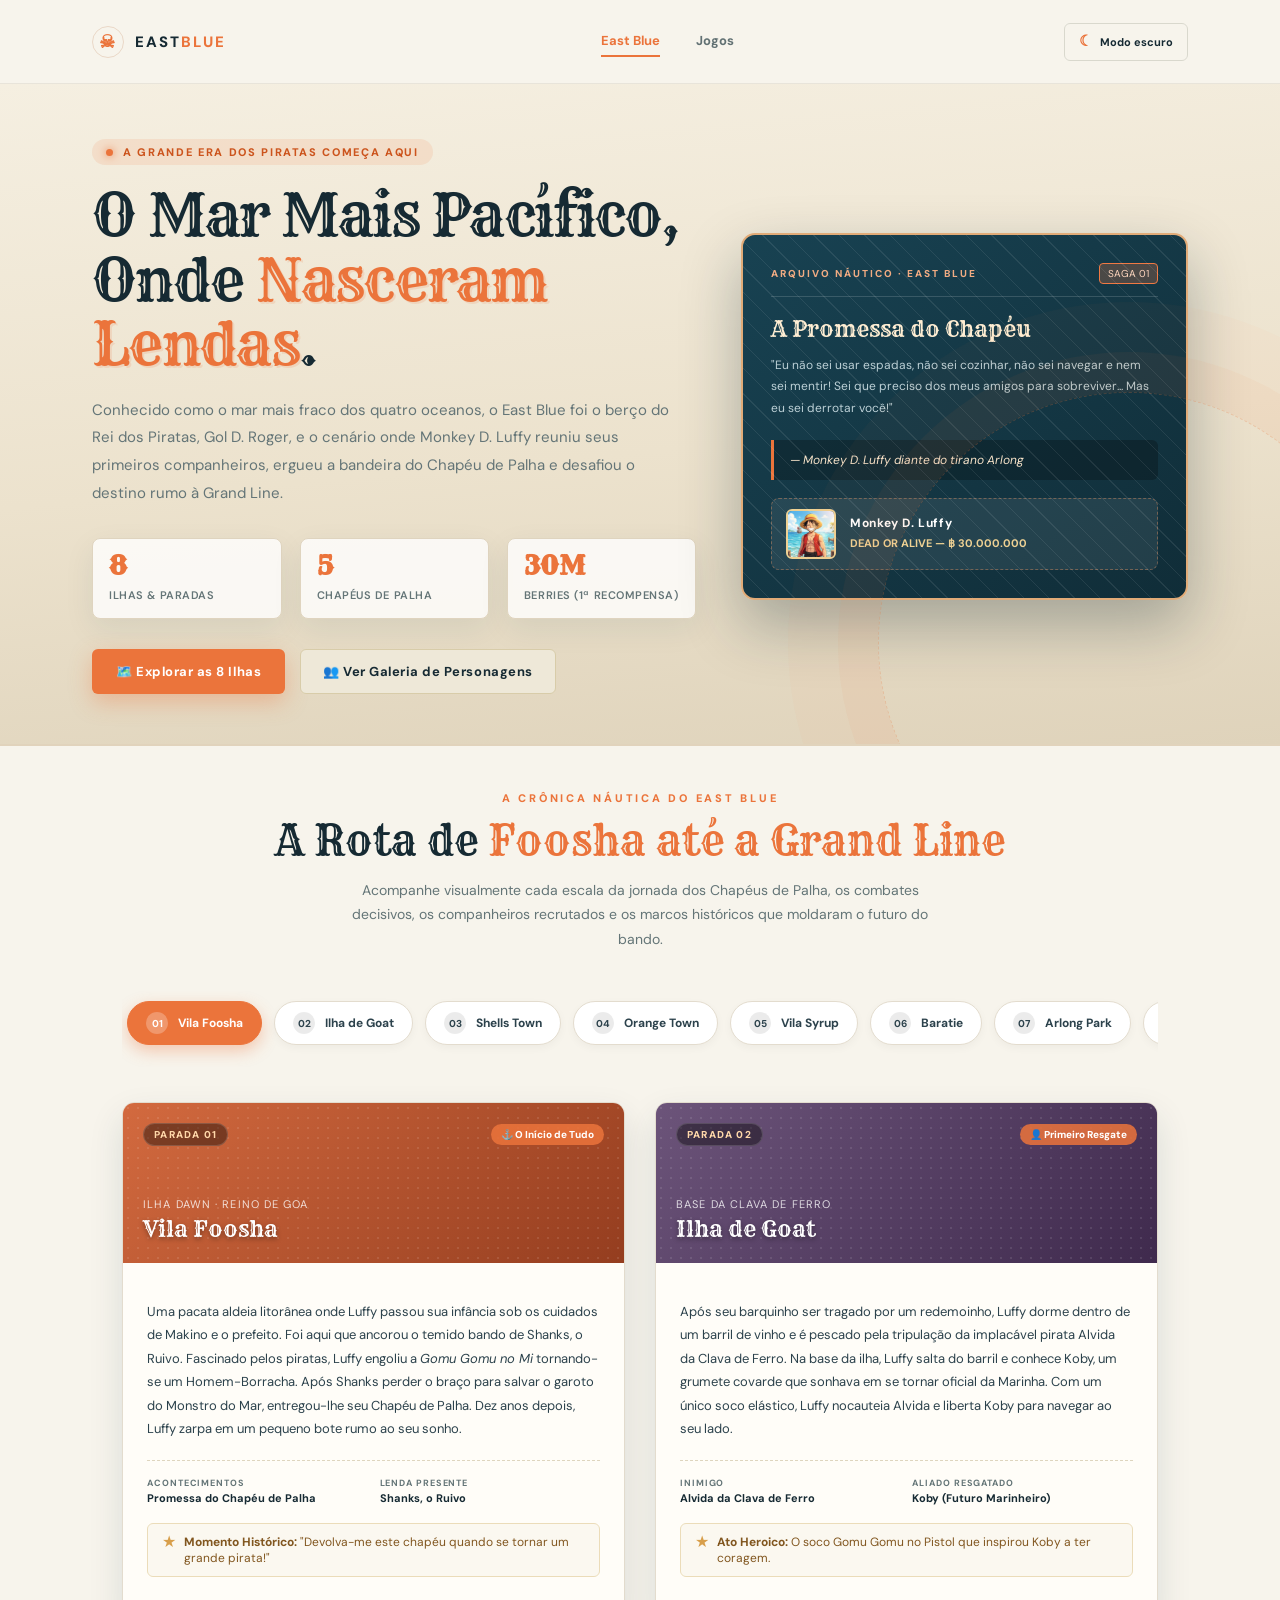
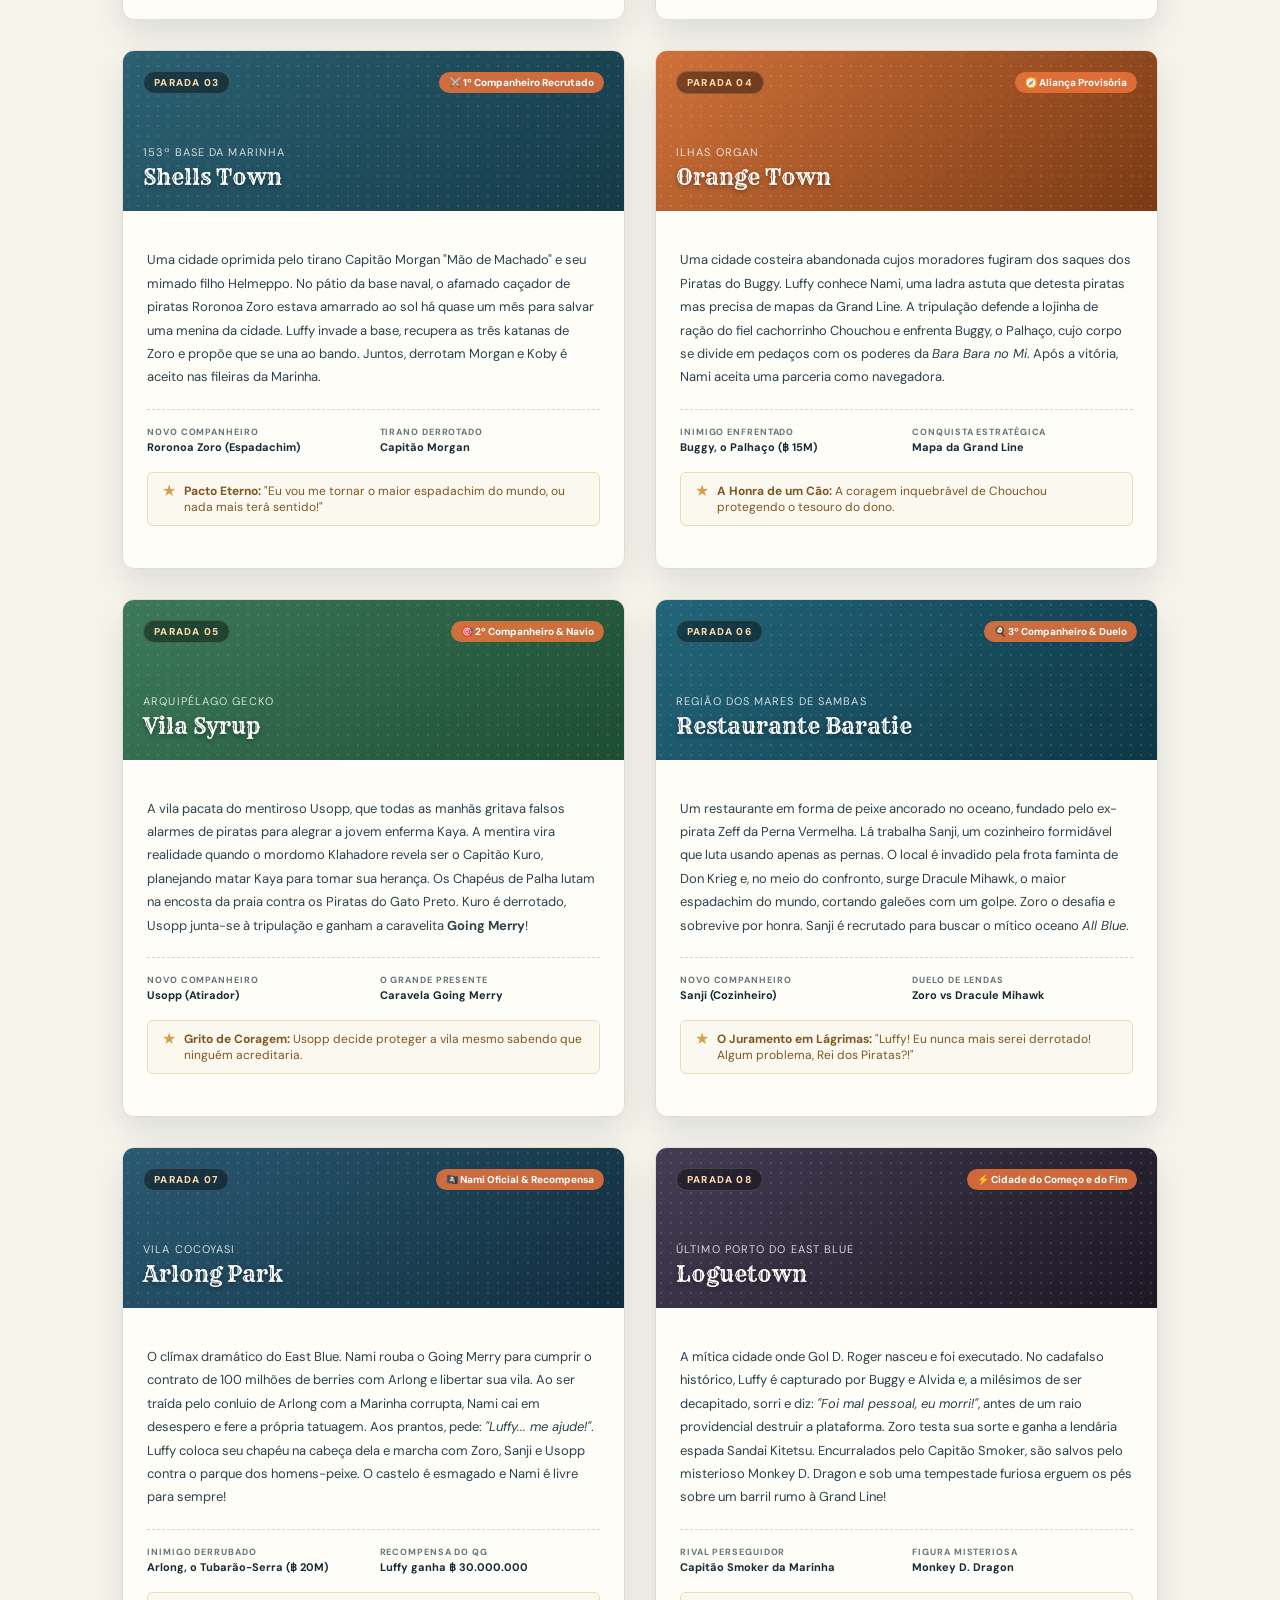
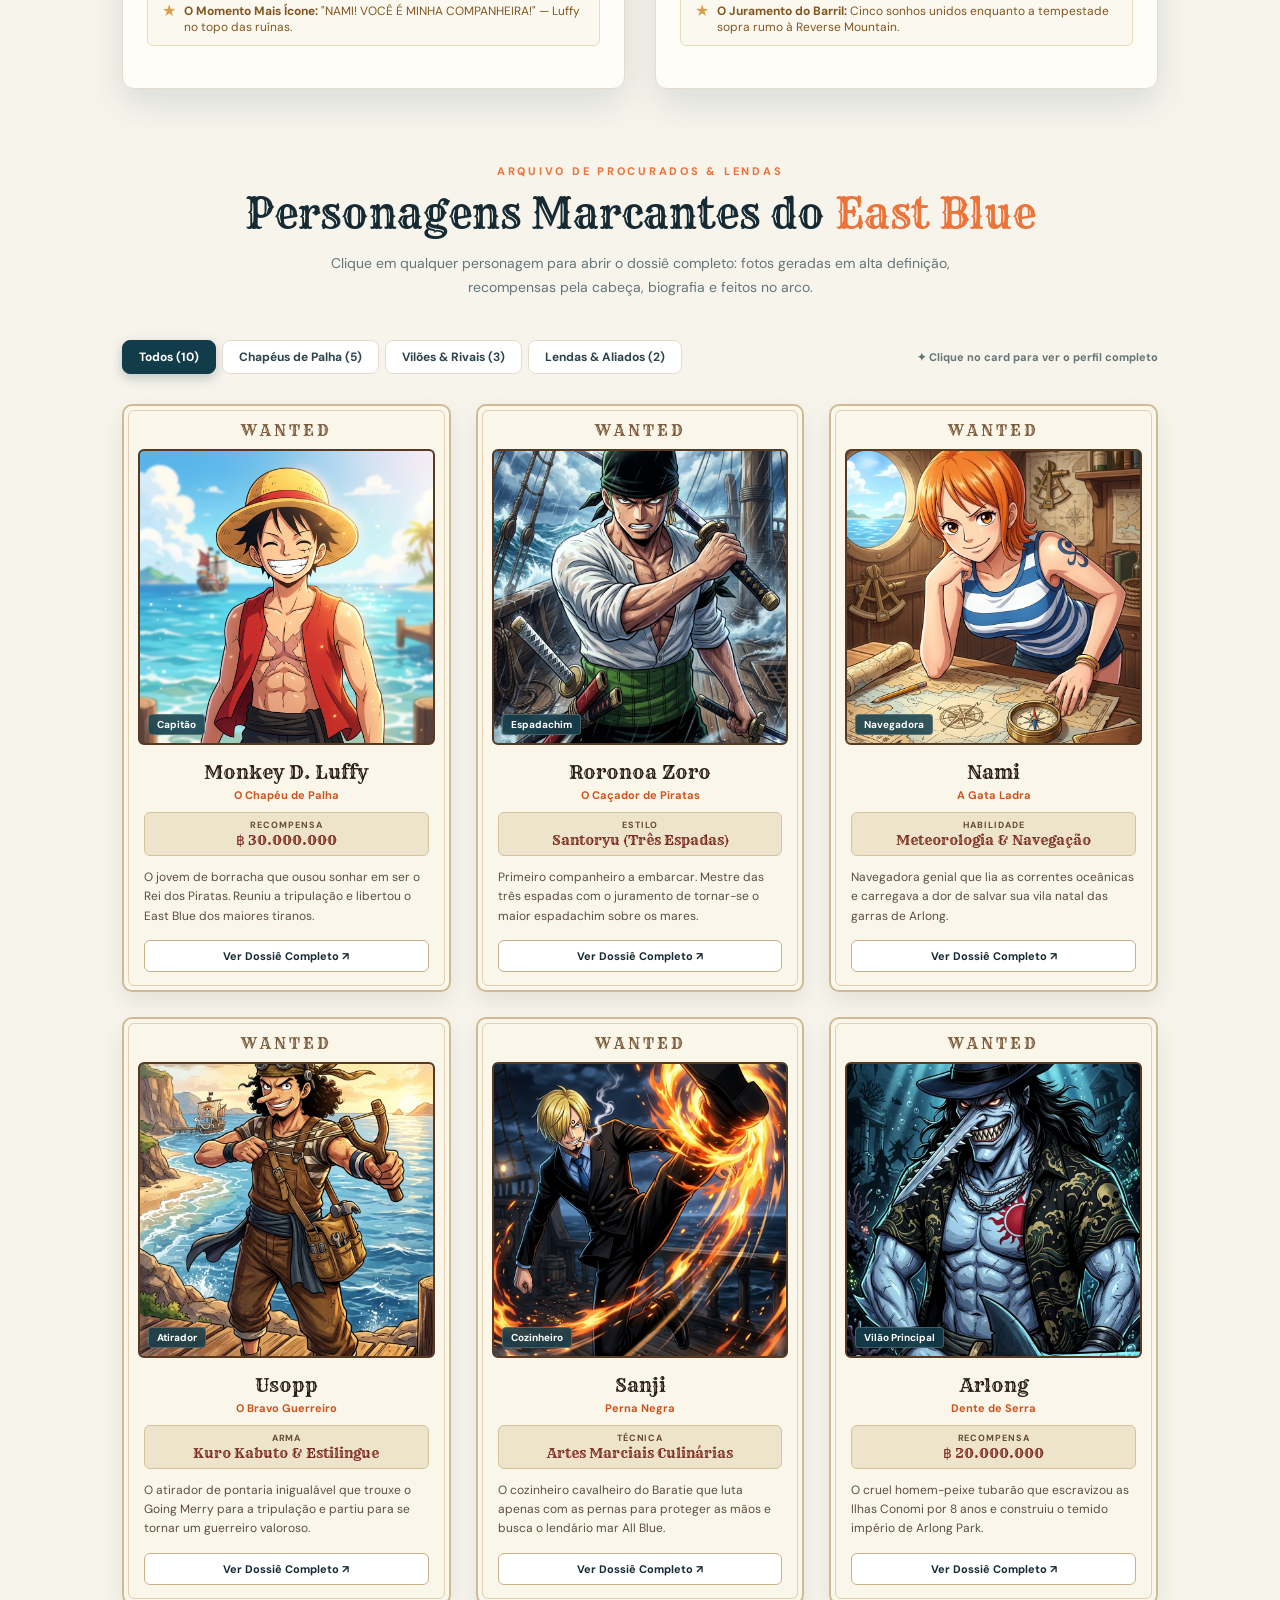
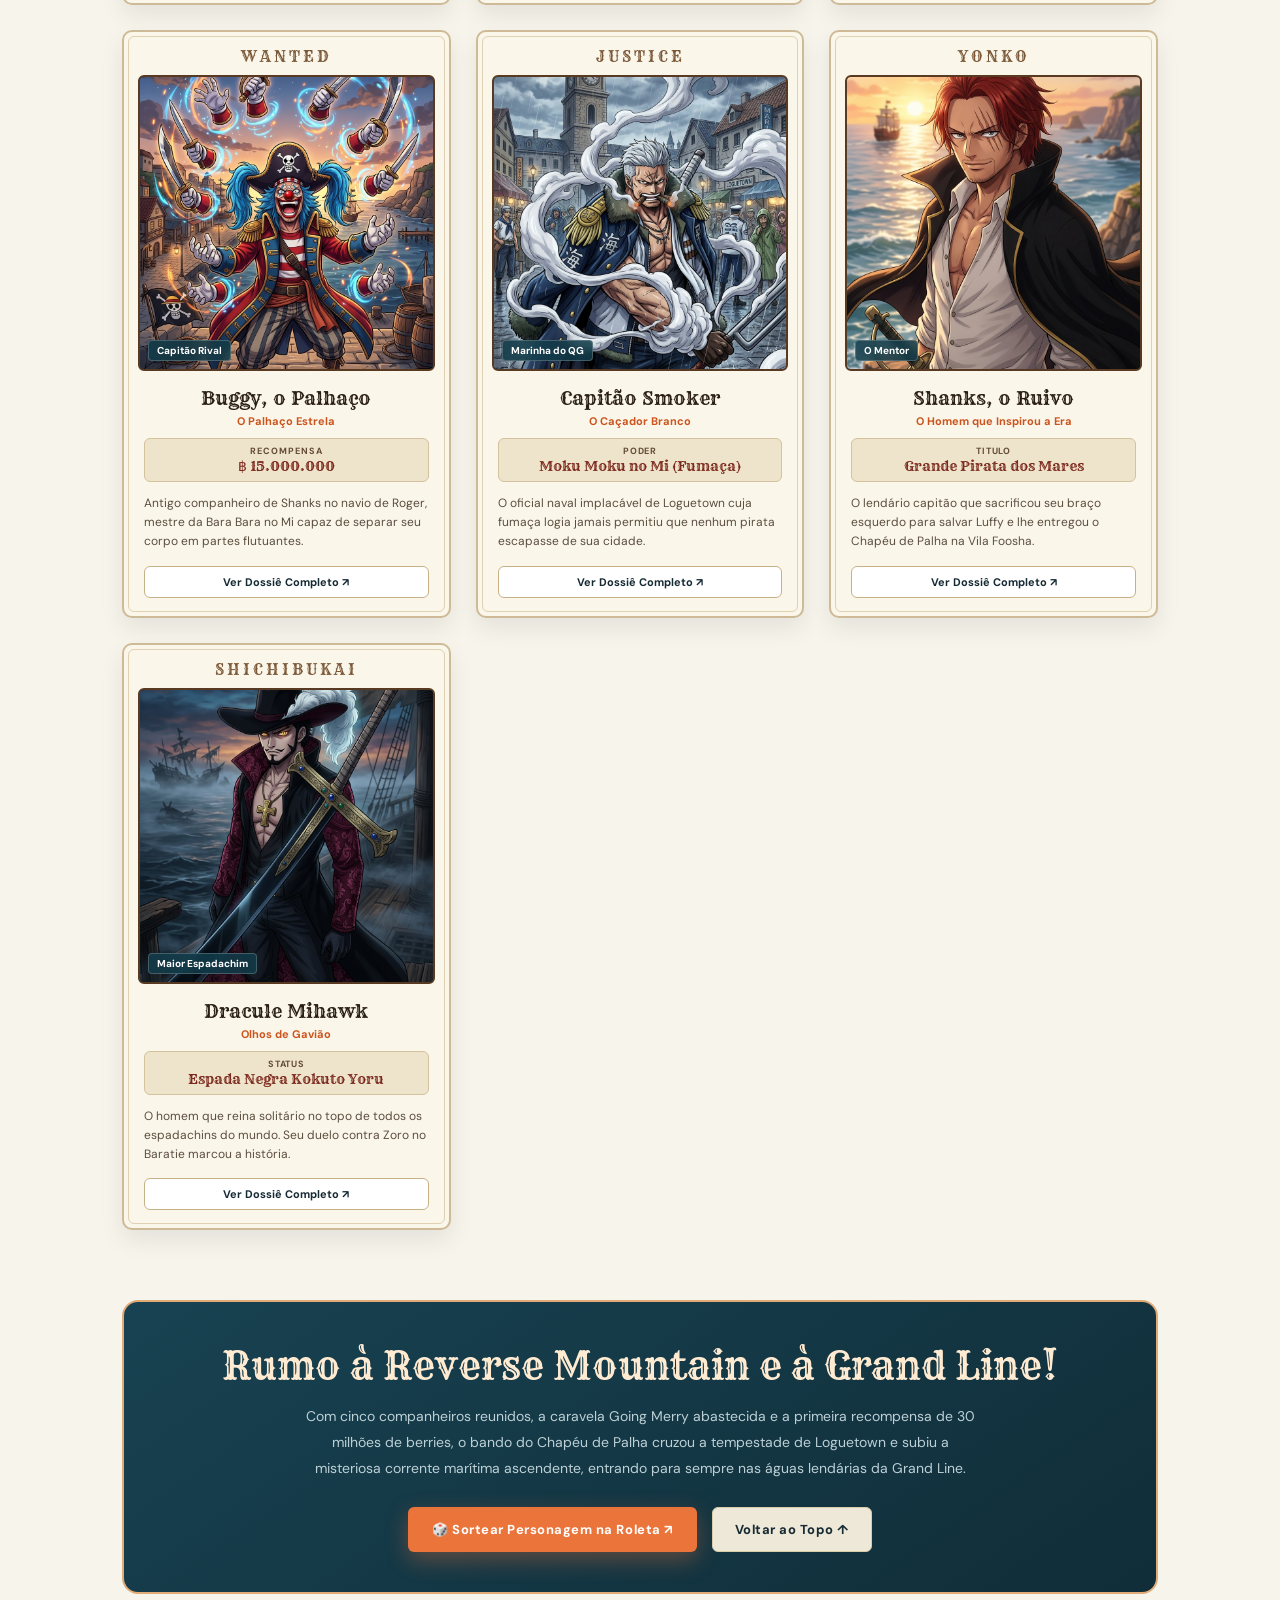
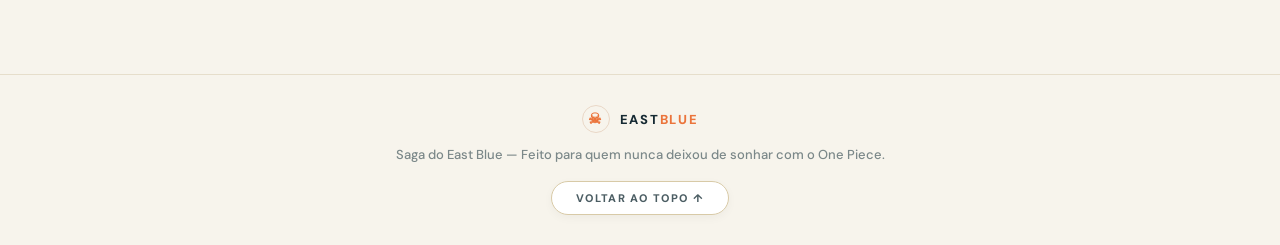
==== commit 47e31ccf: "foda" ====
--- a/index.html
+++ b/index.html
@@ -11,6 +11,7 @@
 	<link href="https://fonts.googleapis.com/css2?family=DM+Sans:wght@400;500;600;700;800&family=Rye&display=swap" rel="stylesheet">
 	<link rel="stylesheet" href="shared.css">
 	<link rel="stylesheet" href="eastblue.css">
+	<script src="shared.js" defer></script>
 	<script src="eastblue.js" defer></script>
 </head>
 <body>
@@ -60,12 +61,12 @@
 					</div>
 				</div>
 				<div class="hero-actions">
-					<button class="btn-primary tab-btn" data-tab="tab-islands">
+					<a href="#tab-islands" class="btn-primary" style="text-decoration:none; display:inline-flex; align-items:center; justify-content:center;">
 						🗺️ Explorar as 8 Ilhas
-					</button>
-					<button class="btn-secondary tab-btn" data-tab="tab-characters">
+					</a>
+					<a href="#tab-characters" class="btn-secondary" style="text-decoration:none; display:inline-flex; align-items:center; justify-content:center;">
 						👥 Ver Galeria de Personagens
-					</button>
+					</a>
 				</div>
 			</div>
 
@@ -97,27 +98,6 @@
 			</div>
 		</div>
 	</section>
-
-	<!-- NAVEGAÇÃO ENTRE ABAS DA PÁGINA -->
-	<nav class="section-nav-wrap" aria-label="Navegação do conteúdo da saga">
-		<div class="tabs-container">
-			<div class="tabs-group" role="tablist">
-				<button class="tab-btn is-active" data-tab="tab-islands" role="tab" aria-selected="true">
-					⛵ As 8 Ilhas da Rota
-					<span class="badge-count">8 Locais</span>
-				</button>
-				<button class="tab-btn" data-tab="tab-characters" role="tab" aria-selected="false">
-					👥 Galeria de Personagens
-					<span class="badge-count">10 Lendários</span>
-				</button>
-			</div>
-			<div class="search-filter-mini">
-				<a href="roleta.html" class="filter-pill" style="text-decoration:none; display:inline-flex; align-items:center; gap:5px;">
-					🎯 Ir para a Roleta ↗
-				</a>
-			</div>
-		</div>
-	</nav>
 
 	<main class="container-eastblue">
 		<!-- ============================================== -->
--- a/shared.css
+++ b/shared.css
@@ -1,10 +1,47 @@
-/* ===== SHARED HEADER & NAVIGATION ===== */
-@import url('https://fonts.googleapis.com/css2?family=DM+Sans:wght@400;500;600;700;800&family=Rye&display=swap');
-
-* { box-sizing: border-box; }
-html { scroll-behavior: smooth; }
-a { color: inherit; text-decoration: none; }
-
+/* ===== SHARED GLOBAL STYLES, TYPOGRAPHY & HEADER/FOOTER ===== */
+@import url('https://fonts.googleapis.com/css2?family=DM+Sans:ital,opsz,wght@0,9..40,400..800;1,9..40,400..800&family=Rye&display=swap');
+
+:root {
+	--font-body: 'DM Sans', -apple-system, BlinkMacSystemFont, 'Segoe UI', Roboto, Helvetica, Arial, sans-serif;
+	--font-title: 'Rye', Georgia, 'Times New Roman', serif;
+	--orange: #eb743b;
+	--orange-light: #f59664;
+	--orange-dark: #cc541d;
+	--ink: #162a33;
+	--cream: #f7f4ec;
+	--muted: #647577;
+}
+
+* {
+	box-sizing: border-box;
+}
+
+html {
+	scroll-behavior: smooth;
+}
+
+body {
+	margin: 0;
+	font-family: var(--font-body);
+	-webkit-font-smoothing: antialiased;
+	-moz-osx-font-smoothing: grayscale;
+}
+
+h1, h2, h3, h4, .font-title {
+	font-family: var(--font-title);
+	font-weight: 400;
+}
+
+button, input, select, textarea {
+	font-family: inherit;
+}
+
+a {
+	color: inherit;
+	text-decoration: none;
+}
+
+/* ===== SITE HEADER ===== */
 .site-header {
 	height: 84px;
 	padding: 0 7.2%;
@@ -12,76 +49,291 @@
 	align-items: center;
 	justify-content: space-between;
 	position: relative;
-	z-index: 10;
+	z-index: 100;
 	border-bottom: 1px solid #e8e4da;
-}
+	background: rgba(247, 244, 236, 0.95);
+	backdrop-filter: blur(10px);
+}
+
 .brand {
 	display: inline-flex;
 	align-items: center;
 	gap: 11px;
+	font-family: var(--font-body);
 	font-size: 15px;
-	font-weight: 700;
+	font-weight: 800;
 	letter-spacing: .13em;
 }
+
 .brand-mark {
-	width: 31px;
-	height: 31px;
+	width: 32px;
+	height: 32px;
 	display: grid;
 	place-items: center;
-	color: #f07943;
+	color: var(--orange);
 	border: 1px solid #e9d7c6;
 	border-radius: 50%;
 	font-size: 18px;
-}
-.brand-light { color: #f07943; }
+	transition: transform 0.25s ease;
+}
+
+.brand:hover .brand-mark {
+	transform: rotate(-10deg) scale(1.08);
+}
+
+.brand-light {
+	color: var(--orange);
+}
+
 .main-nav {
 	display: flex;
-	gap: 38px;
+	gap: 36px;
 	margin-left: 45px;
 	color: #627173;
-	font-size: 12px;
-	font-weight: 600;
-}
+	font-size: 13px;
+	font-weight: 700;
+}
+
 .main-nav a {
 	padding: 6px 0;
 	border-bottom: 2px solid transparent;
 	transition: color .2s ease, border-color .2s ease;
 }
-.main-nav a:hover { color: #f07943; }
+
+.main-nav a:hover {
+	color: var(--orange);
+}
+
 .main-nav a.nav-active {
-	color: #f07943;
-	border-bottom-color: #f07943;
-}
+	color: var(--orange);
+	border-bottom-color: var(--orange);
+}
+
 .header-actions {
 	display: flex;
 	align-items: center;
 	gap: 12px;
 }
+
 .theme-toggle {
 	min-height: 38px;
 	display: inline-flex;
 	align-items: center;
 	justify-content: center;
 	gap: 8px;
-	padding: 0 12px;
+	padding: 0 14px;
 	border: 1px solid #d9d8cd;
-	border-radius: 3px;
+	border-radius: 6px;
 	color: inherit;
 	background: transparent;
 	cursor: pointer;
-	font: inherit;
-	font-size: 10px;
+	font-size: 11px;
 	font-weight: 700;
-	transition: border-color .2s ease, color .2s ease, background .2s ease;
-}
-.theme-toggle:hover { border-color: #f07943; color: #f07943; }
-.theme-toggle:focus-visible { outline: 2px solid #f07943; outline-offset: 3px; }
-.theme-icon { color: #f07943; font-size: 15px; line-height: 1; }
-
-/* ===== RESPONSIVE HEADER ===== */
+	transition: border-color .2s ease, color .2s ease, background .2s ease, transform 0.15s ease;
+}
+
+.theme-toggle:hover {
+	border-color: var(--orange);
+	color: var(--orange);
+	transform: translateY(-1px);
+}
+
+.theme-toggle:focus-visible {
+	outline: 2px solid var(--orange);
+	outline-offset: 3px;
+}
+
+.theme-icon {
+	color: var(--orange);
+	font-size: 15px;
+	line-height: 1;
+}
+
+/* ===== SITE FOOTER & VOLTAR AO TOPO PADRONIZADO ===== */
+.site-footer {
+	min-height: 84px;
+	padding: 30px 20px;
+	border-top: 1px solid #e6decb;
+	background: rgba(247, 244, 236, 0.98);
+	margin-top: auto;
+	width: 100%;
+	box-sizing: border-box;
+	display: flex;
+	flex-direction: column;
+	align-items: center;
+	justify-content: center;
+	text-align: center;
+	gap: 12px;
+}
+
+.footer-inner {
+	max-width: 800px;
+	margin: 0 auto;
+	display: flex;
+	flex-direction: column;
+	align-items: center;
+	justify-content: center;
+	gap: 12px;
+	text-align: center;
+	width: 100%;
+}
+
+.footer-brand {
+	display: inline-flex;
+	align-items: center;
+	justify-content: center;
+	gap: 10px;
+	font-size: 13px;
+	text-decoration: none;
+	color: inherit;
+}
+
+.footer-brand .brand-mark {
+	width: 28px;
+	height: 28px;
+	font-size: 15px;
+}
+
+.site-footer p,
+.footer-copy {
+	margin: 0;
+	color: #7b8889;
+	font-size: 13px;
+	font-weight: 500;
+	text-align: center;
+	line-height: 1.5;
+}
+
+/* Botão Voltar ao Topo */
+.back-top,
+.back-top-btn {
+	display: inline-flex;
+	align-items: center;
+	justify-content: center;
+	gap: 8px;
+	padding: 9px 24px;
+	border-radius: 999px;
+	border: 1.5px solid #d8caa7;
+	background: #fff;
+	color: #4b5d63;
+	font-family: var(--font-body);
+	font-size: 11px;
+	font-weight: 800;
+	letter-spacing: 0.12em;
+	text-transform: uppercase;
+	text-decoration: none;
+	cursor: pointer;
+	box-shadow: 0 3px 10px rgba(0, 0, 0, 0.04);
+	transition: all 0.25s cubic-bezier(0.16, 1, 0.3, 1);
+	margin: 4px auto 0;
+}
+
+.back-top .arrow,
+.back-top-btn .arrow {
+	color: var(--orange);
+	font-size: 14px;
+	line-height: 1;
+	font-weight: 900;
+	transition: transform 0.25s ease;
+}
+
+.back-top:hover,
+.back-top-btn:hover {
+	border-color: var(--orange);
+	color: var(--orange);
+	background: #fffdf8;
+	transform: translateY(-2px);
+	box-shadow: 0 6px 16px rgba(235, 116, 59, 0.18);
+}
+
+.back-top:hover .arrow,
+.back-top-btn:hover .arrow {
+	transform: translateY(-3px);
+}
+
+.back-top:active,
+.back-top-btn:active {
+	transform: translateY(0);
+}
+
+/* ===== SUPORTE AO TEMA ESCURO GLOBAL NO HEADER & FOOTER ===== */
+html[data-theme="dark"] .site-header {
+	background: rgba(20, 28, 32, 0.96);
+	border-bottom-color: #273940;
+}
+
+html[data-theme="dark"] .main-nav {
+	color: #9cb4ba;
+}
+
+html[data-theme="dark"] .main-nav a.nav-active {
+	color: var(--orange-light);
+	border-bottom-color: var(--orange-light);
+}
+
+html[data-theme="dark"] .theme-toggle {
+	border-color: #3d545f;
+	color: #c7d8dc;
+}
+
+html[data-theme="dark"] .theme-toggle:hover {
+	border-color: var(--orange-light);
+	color: var(--orange-light);
+}
+
+html[data-theme="dark"] .site-footer {
+	background: rgba(18, 25, 29, 0.98);
+	border-top-color: #273940;
+}
+
+html[data-theme="dark"] .site-footer p,
+html[data-theme="dark"] .footer-copy {
+	color: #8da4aa;
+}
+
+html[data-theme="dark"] .back-top,
+html[data-theme="dark"] .back-top-btn {
+	background: #1c272c;
+	border-color: #384e57;
+	color: #c7d8dc;
+	box-shadow: 0 4px 12px rgba(0, 0, 0, 0.3);
+}
+
+html[data-theme="dark"] .back-top:hover,
+html[data-theme="dark"] .back-top-btn:hover {
+	background: #233238;
+	border-color: var(--orange-light);
+	color: var(--orange-light);
+	box-shadow: 0 6px 18px rgba(242, 133, 78, 0.25);
+}
+
+/* ===== RESPONSIVIDADE ===== */
 @media (max-width: 640px) {
-	.site-header { height: 68px; padding: 0 5%; }
-	.main-nav { gap: 18px; margin-left: 15px; font-size: 11px; }
-	.theme-toggle { min-height: 35px; }
-}
-
+	.site-header {
+		height: 68px;
+		padding: 0 5%;
+	}
+	.main-nav {
+		gap: 18px;
+		margin-left: 15px;
+		font-size: 12px;
+	}
+	.theme-toggle {
+		min-height: 35px;
+		padding: 0 10px;
+	}
+	.site-footer {
+		padding: 20px 5%;
+	}
+	.footer-inner {
+		flex-direction: column;
+		text-align: center;
+		gap: 14px;
+	}
+	.footer-copy {
+		order: 2;
+	}
+	.back-top-btn {
+		order: 3;
+	}
+}
--- a/eastblue.css
+++ b/eastblue.css
@@ -408,7 +408,9 @@
 }
 
 .tab-pane {
-	display: none;
+	display: block;
+	margin-bottom: 70px;
+	scroll-margin-top: 80px;
 	animation: fadeIn 0.35s ease;
 }
 
